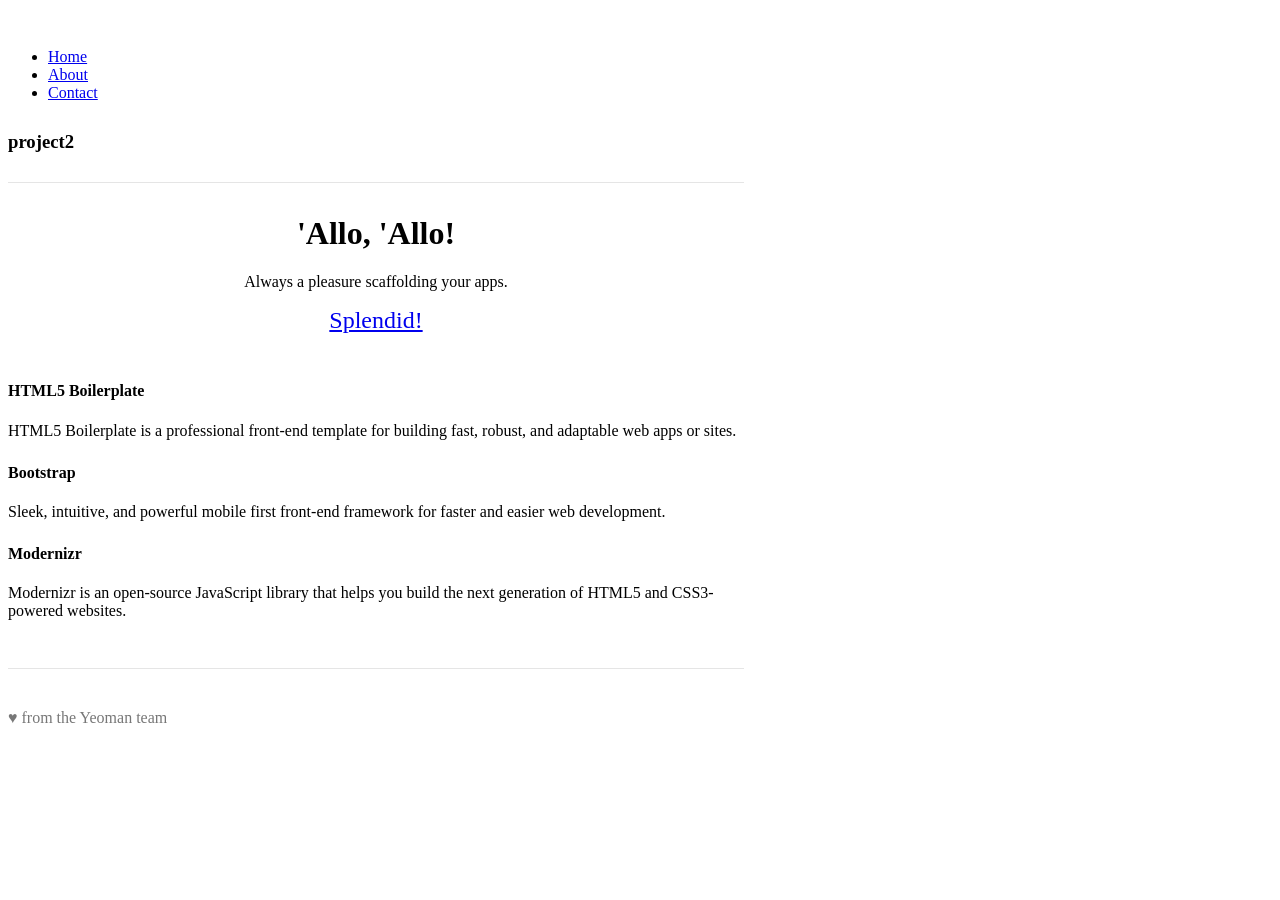
==== app/index.html @ 0ce138de "First Commit" ====
<!doctype html>
<html class="no-js" lang="">
  <head>
    <meta charset="utf-8">
    <meta name="description" content="">
    <meta name="viewport" content="width=device-width, initial-scale=1, shrink-to-fit=no">
    <title>project2</title>

    <link rel="apple-touch-icon" href="apple-touch-icon.png">
    <!-- Place favicon.ico in the root directory -->

    <!-- build:css styles/vendor.css -->
    <!-- bower:css -->
    <link rel="stylesheet" href="/bower_components/bootstrap/dist/css/bootstrap.css" />
    <!-- endbower -->
    <!-- endbuild -->

    <!-- build:css styles/main.css -->
    <link rel="stylesheet" href="styles/main.css">
    <!-- endbuild -->
    
    <!-- build:js scripts/vendor/modernizr.js -->
    <script src="/bower_components/modernizr/modernizr.js"></script>
    <!-- endbuild -->
  </head>
  <body>
    <!--[if IE]>
      <p class="browserupgrade">You are using an <strong>outdated</strong> browser. Please <a href="http://browsehappy.com/">upgrade your browser</a> to improve your experience.</p>
    <![endif]-->
    
    <div class="container">
      <div class="header">
        <ul class="nav nav-pills float-right">
          <li class="nav-item">
            <a class="nav-link active" href="#">Home</a>
          </li>
          <li>
            <a class="nav-link" href="#">About</a>
          </li>
          <li>
            <a class="nav-link" href="#">Contact</a>
          </li>
        </ul>
        <h3 class="text-muted">project2</h3>
      </div>

      <div class="jumbotron">
        <h1 class="display-3">'Allo, 'Allo!</h1>
        <p class="lead" id="addPixi">Always a pleasure scaffolding your apps.</p>
        <p><a class="btn btn-lg btn-success" href="#">Splendid!</a></p>
      </div>

      <div class="row marketing">
        <div class="col-lg-6">
          <h4>HTML5 Boilerplate</h4>
          <p>HTML5 Boilerplate is a professional front-end template for building fast, robust, and adaptable web apps or sites.</p>

          <h4>Bootstrap</h4>
          <p>Sleek, intuitive, and powerful mobile first front-end framework for faster and easier web development.</p>

          <h4>Modernizr</h4>
          <p>Modernizr is an open-source JavaScript library that helps you build the next generation of HTML5 and CSS3-powered websites.</p>
        </div>
      </div>

      <div class="footer">
        <p>♥ from the Yeoman team</p>
      </div>
    </div>
    
    <!-- Google Analytics: change UA-XXXXX-X to be your site's ID. -->
    <script>
      (function(b,o,i,l,e,r){b.GoogleAnalyticsObject=l;b[l]||(b[l]=
      function(){(b[l].q=b[l].q||[]).push(arguments)});b[l].l=+new Date;
      e=o.createElement(i);r=o.getElementsByTagName(i)[0];
      e.src='https://www.google-analytics.com/analytics.js';
      r.parentNode.insertBefore(e,r)}(window,document,'script','ga'));
      ga('create','UA-XXXXX-X');ga('send','pageview');
    </script>

    <!-- build:js scripts/vendor.js -->
    <!-- bower:js -->
    <script src="/bower_components/jquery/dist/jquery.js"></script>
    <script src="/bower_components/tether/dist/js/tether.js"></script>
    <script src="/bower_components/modernizr/modernizr.js"></script>
    <script src="/bower_components/pixi.js/dist/pixi.min.js"></script>
    <!-- endbower -->
    <!-- endbuild -->
    
    <!-- build:js scripts/plugins.js -->
    <script src="/bower_components/bootstrap/js/dist/util.js"></script>
    <script src="/bower_components/bootstrap/js/dist/alert.js"></script>
    <script src="/bower_components/bootstrap/js/dist/button.js"></script>
    <script src="/bower_components/bootstrap/js/dist/carousel.js"></script>
    <script src="/bower_components/bootstrap/js/dist/collapse.js"></script>
    <script src="/bower_components/bootstrap/js/dist/dropdown.js"></script>
    <script src="/bower_components/bootstrap/js/dist/modal.js"></script>
    <script src="/bower_components/bootstrap/js/dist/scrollspy.js"></script>
    <script src="/bower_components/bootstrap/js/dist/tab.js"></script>
    <script src="/bower_components/bootstrap/js/dist/tooltip.js"></script>
    <script src="/bower_components/bootstrap/js/dist/popover.js"></script>
    <!-- endbuild -->
    
    <!-- build:js scripts/main.js -->
    <script src="scripts/main.js"></script>
    <!-- endbuild -->
  </body>
</html>
---- app/styles/main.css ----
.browserupgrade {
  margin: 0.2em 0;
  background: #ccc;
  color: #000;
  padding: 0.2em 0;
}

/* Space out content a bit */
body {
  padding-top: 1.5rem;
  padding-bottom: 1.5rem;
}

/* Everything but the jumbotron gets side spacing for mobile first views */
.header,
.marketing,
.footer {
  padding-right: 1rem;
  padding-left: 1rem;
}

/* Custom page header */
.header {
  padding-bottom: 1rem;
  border-bottom: .05rem solid #e5e5e5;
}

/* Make the masthead heading the same height as the navigation */
.header h3 {
  margin-top: 0;
  margin-bottom: 0;
  line-height: 3rem;
}

/* Custom page footer */
.footer {
  padding-top: 1.5rem;
  color: #777;
  border-top: .05rem solid #e5e5e5;
}

/* Customize container */
@media (min-width: 48em) {
  .container {
    max-width: 46rem;
  }
}
.container-narrow > hr {
  margin: 2rem 0;
}

/* Main marketing message and sign up button */
.jumbotron {
  text-align: center;
  border-bottom: .05rem solid #e5e5e5;
}
.jumbotron .btn {
  padding: .75rem 1.5rem;
  font-size: 1.5rem;
}

/* Supporting marketing content */
.marketing {
  margin: 3rem 0;
}
.marketing p + h4 {
  margin-top: 1.5rem;
}

/* Responsive: Portrait tablets and up */
@media screen and (min-width: 48em) {
  /* Remove the padding we set earlier */
  .header,
  .marketing,
  .footer {
    padding-right: 0;
    padding-left: 0;
  }
  /* Space out the masthead */
  .header {
    margin-bottom: 2rem;
  }
  /* Remove the bottom border on the jumbotron for visual effect */
  .jumbotron {
    border-bottom: 0;
  }
}
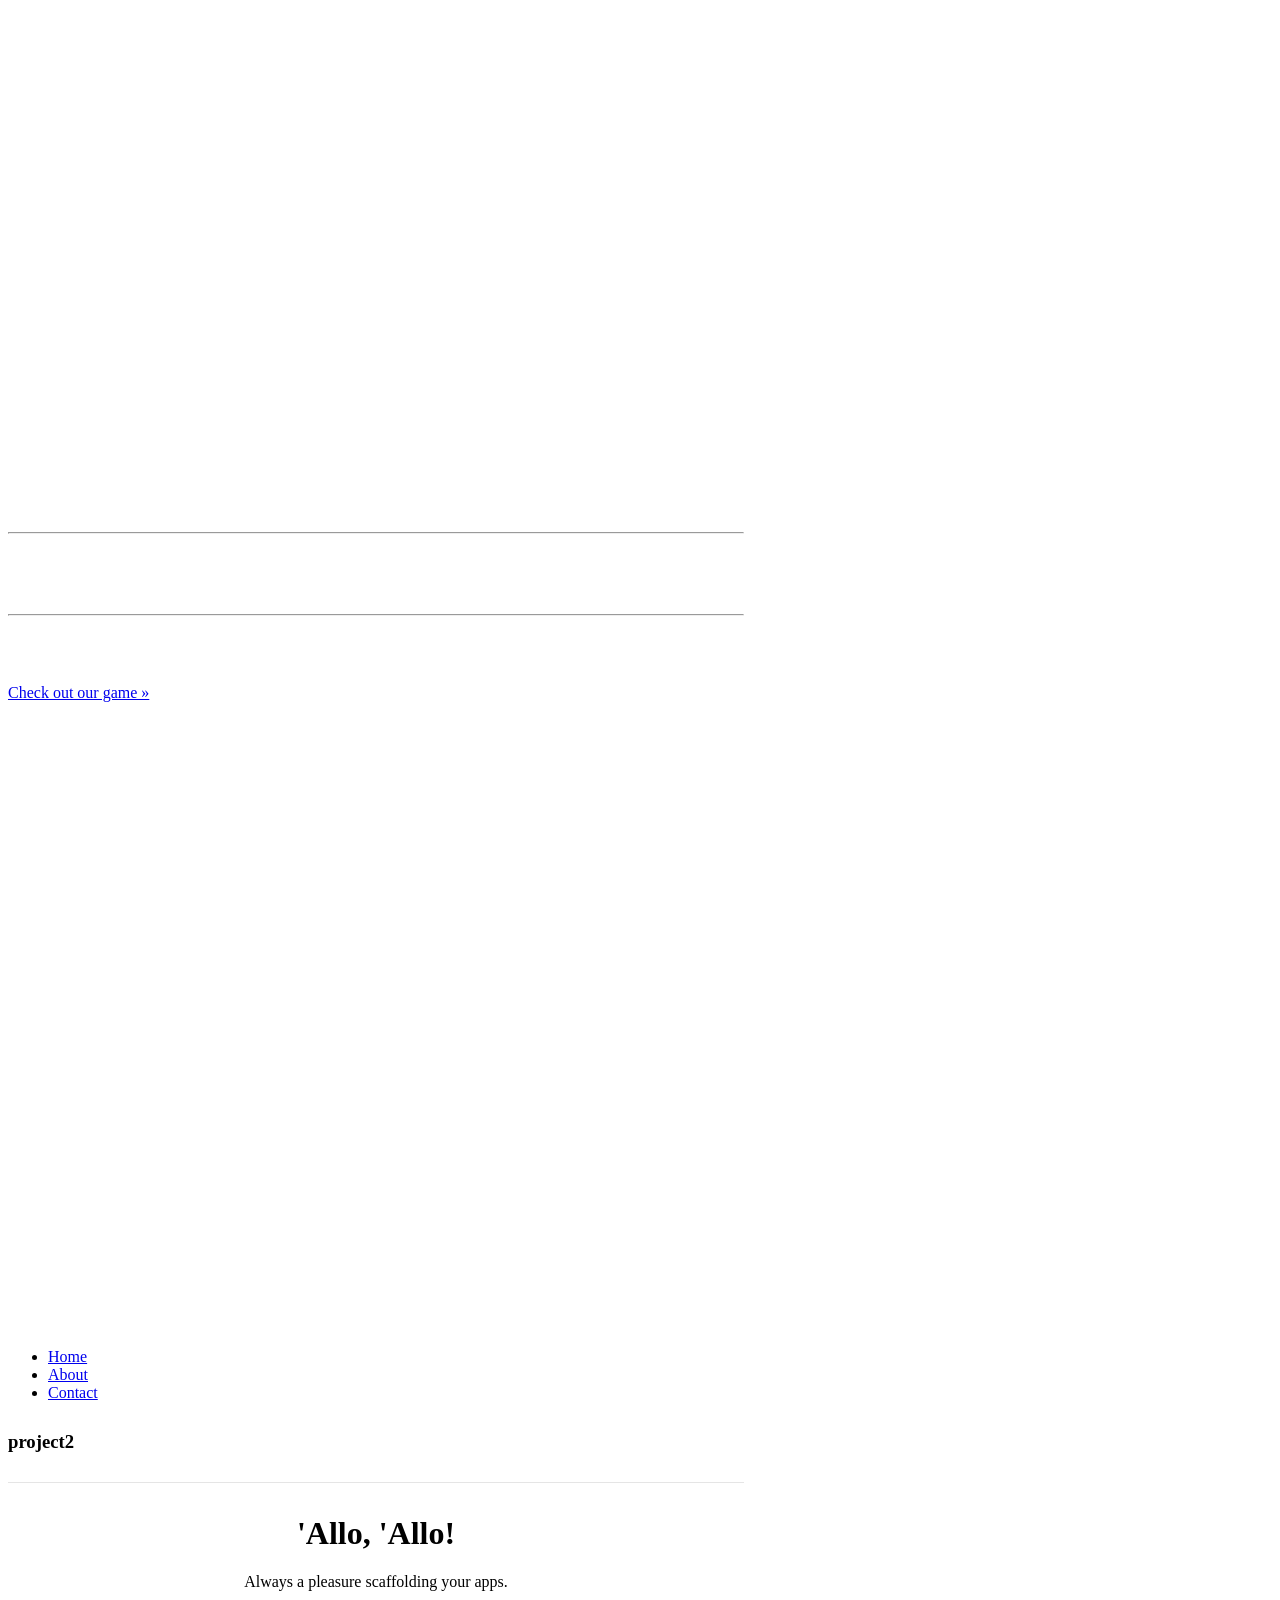
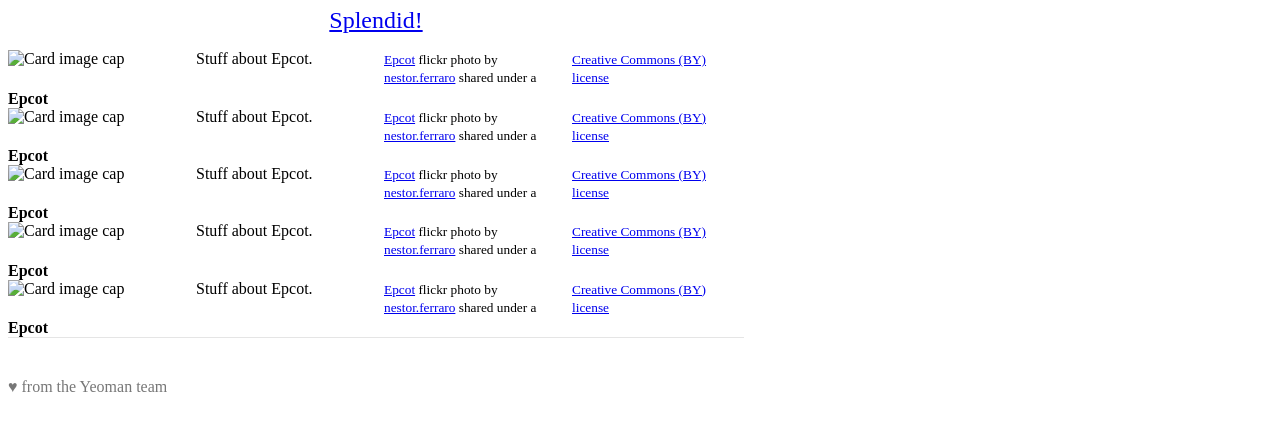
==== commit c8ebfc95: "UPdated lib and content" ====
--- a/app/index.html
+++ b/app/index.html
@@ -12,6 +12,10 @@
     <!-- build:css styles/vendor.css -->
     <!-- bower:css -->
     <link rel="stylesheet" href="/bower_components/bootstrap/dist/css/bootstrap.css" />
+    <link rel="stylesheet" href="/bower_components/animate.css/animate.css" />
+    <link rel="stylesheet" href="/bower_components/slick-carousel/slick/slick.css" />
+    <link rel="stylesheet" href="/bower_components/hover/css/hover.css" />
+    <link rel="stylesheet" href="/bower_components/fullpage.js/dist/jquery.fullpage.css" />
     <!-- endbower -->
     <!-- endbuild -->
 
@@ -27,7 +31,23 @@
     <!--[if IE]>
       <p class="browserupgrade">You are using an <strong>outdated</strong> browser. Please <a href="http://browsehappy.com/">upgrade your browser</a> to improve your experience.</p>
     <![endif]-->
-    
+    <div id="fireworks"></div>
+    <header class="big-header">
+    <div class="container">
+    <div class="row">
+    <div class="col-lg-12 text-center">
+    <div id="low-header">
+    <hr>
+    <h1 class="tagline animated bounceInDown">Disney</h1>
+    <hr>
+    <p>"Magic Kingdom" flickr photo by sapienssolutions https://flickr.com/photos/leonardodasilva/5539592271 shared under a Creative Commons (BY) license</p>
+    <a class="btn btn-success btn-md" href="#">Check out our game »</a>
+    </div>
+    </div>
+    </div>
+    </div>
+    </header>
+
     <div class="container">
       <div class="header">
         <ul class="nav nav-pills float-right">
@@ -35,10 +55,10 @@
             <a class="nav-link active" href="#">Home</a>
           </li>
           <li>
-            <a class="nav-link" href="#">About</a>
+            <a class="nav-link" href="main.html">About</a>
           </li>
           <li>
-            <a class="nav-link" href="#">Contact</a>
+            <a class="nav-link" href="game.html">Contact</a>
           </li>
         </ul>
         <h3 class="text-muted">project2</h3>
@@ -50,18 +70,66 @@
         <p><a class="btn btn-lg btn-success" href="#">Splendid!</a></p>
       </div>
 
-      <div class="row marketing">
-        <div class="col-lg-6">
-          <h4>HTML5 Boilerplate</h4>
-          <p>HTML5 Boilerplate is a professional front-end template for building fast, robust, and adaptable web apps or sites.</p>
+      <div class="card-columns">
+<div class="card">
+<img class="card-img-top img-fluid" src="images/epcot.jpg" alt="Card image cap">
+<div class="card-block">
+<h4 class="card-title">Epcot</h4>
+<p class="card-text">Stuff about Epcot.</p>
+<p class="card-text"><small class="text-muted"><a title="Epcot" href="https://flickr.com/photos/nestorferraro/12554897664">Epcot</a> flickr photo by <a href="https://flickr.com/people/nestorferraro">nestor.ferraro</a> shared under a <a href="https://creativecommons.org/licenses/by/2.0/">Creative Commons (BY) license</a> </small></small></p>
+</div>
+</div>
 
-          <h4>Bootstrap</h4>
-          <p>Sleek, intuitive, and powerful mobile first front-end framework for faster and easier web development.</p>
+</div>
 
-          <h4>Modernizr</h4>
-          <p>Modernizr is an open-source JavaScript library that helps you build the next generation of HTML5 and CSS3-powered websites.</p>
-        </div>
-      </div>
+<div class="card-columns">
+<div class="card">
+<img class="card-img-top img-fluid" src="images/epcot.jpg" alt="Card image cap">
+<div class="card-block">
+<h4 class="card-title">Epcot</h4>
+<p class="card-text">Stuff about Epcot.</p>
+<p class="card-text"><small class="text-muted"><a title="Epcot" href="https://flickr.com/photos/nestorferraro/12554897664">Epcot</a> flickr photo by <a href="https://flickr.com/people/nestorferraro">nestor.ferraro</a> shared under a <a href="https://creativecommons.org/licenses/by/2.0/">Creative Commons (BY) license</a> </small></small></p>
+</div>
+</div>
+
+</div>
+
+<div class="card-columns">
+<div class="card">
+<img class="card-img-top img-fluid" src="images/epcot.jpg" alt="Card image cap">
+<div class="card-block">
+<h4 class="card-title">Epcot</h4>
+<p class="card-text">Stuff about Epcot.</p>
+<p class="card-text"><small class="text-muted"><a title="Epcot" href="https://flickr.com/photos/nestorferraro/12554897664">Epcot</a> flickr photo by <a href="https://flickr.com/people/nestorferraro">nestor.ferraro</a> shared under a <a href="https://creativecommons.org/licenses/by/2.0/">Creative Commons (BY) license</a> </small></small></p>
+</div>
+</div>
+
+</div>
+
+
+<div class="card-columns">
+<div class="card">
+<img class="card-img-top img-fluid" src="images/epcot.jpg" alt="Card image cap">
+<div class="card-block">
+<h4 class="card-title">Epcot</h4>
+<p class="card-text">Stuff about Epcot.</p>
+<p class="card-text"><small class="text-muted"><a title="Epcot" href="https://flickr.com/photos/nestorferraro/12554897664">Epcot</a> flickr photo by <a href="https://flickr.com/people/nestorferraro">nestor.ferraro</a> shared under a <a href="https://creativecommons.org/licenses/by/2.0/">Creative Commons (BY) license</a> </small></small></p>
+</div>
+</div>
+
+</div>
+
+<div class="card-columns">
+<div class="card">
+<img class="card-img-top img-fluid" src="images/epcot.jpg" alt="Card image cap">
+<div class="card-block">
+<h4 class="card-title">Epcot</h4>
+<p class="card-text">Stuff about Epcot.</p>
+<p class="card-text"><small class="text-muted"><a title="Epcot" href="https://flickr.com/photos/nestorferraro/12554897664">Epcot</a> flickr photo by <a href="https://flickr.com/people/nestorferraro">nestor.ferraro</a> shared under a <a href="https://creativecommons.org/licenses/by/2.0/">Creative Commons (BY) license</a> </small></small></p>
+</div>
+</div>
+
+</div>
 
       <div class="footer">
         <p>♥ from the Yeoman team</p>
@@ -84,6 +152,10 @@
     <script src="/bower_components/tether/dist/js/tether.js"></script>
     <script src="/bower_components/modernizr/modernizr.js"></script>
     <script src="/bower_components/pixi.js/dist/pixi.min.js"></script>
+    <script src="/bower_components/slick-carousel/slick/slick.js"></script>
+    <script src="/bower_components/pixi-particles/dist/pixi-particles.min.js"></script>
+    <script src="/bower_components/jsanimatedmodal/animatedModal.js"></script>
+    <script src="/bower_components/fullpage.js/dist/jquery.fullpage.js"></script>
     <!-- endbower -->
     <!-- endbuild -->
     
--- a/app/styles/main.css
+++ b/app/styles/main.css
@@ -1,9 +1,4 @@
-.browserupgrade {
-  margin: 0.2em 0;
-  background: #ccc;
-  color: #000;
-  padding: 0.2em 0;
-}
+
 
 /* Space out content a bit */
 body {
@@ -85,3 +80,90 @@
     border-bottom: 0;
   }
 }
+
+
+.popup {
+  background-color:#fff;
+  border:1px solid #999;
+  text-align:center;
+  top:-100px;
+  width:300px;
+  left: 50%;
+  margin-left: -150px;
+  position: absolute;
+  z-index: 999!important;
+}
+
+.big-header {
+height: 800px;
+background: url('https://c1.staticflickr.com/6/5133/5539592271_1244190583_b.jpg') center center no-repeat scroll;
+-webkit-background-size: cover;
+-moz-background-size: cover;
+background-size: cover;
+-o-background-size: cover;
+color: white;
+}
+
+#low-header {
+margin-top: 500px;
+display: block;
+position: relative;
+}
+
+#fireworks {
+position: absolute;
+top: 0;
+left: 0;
+}
+
+@media (min-width: 34em) {
+.card-columns {
+-webkit-column-count: 2;
+-moz-column-count: 2;
+column-count: 2;
+}
+}
+
+@media (min-width: 48em) {
+.card-columns {
+-webkit-column-count: 3;
+-moz-column-count: 3;
+column-count: 3;
+}
+}
+
+@media (min-width: 62em) {
+.card-columns {
+-webkit-column-count: 4;
+-moz-column-count: 4;
+column-count: 4;
+}
+}
+
+.slider {
+
+    width: 80%;
+    margin: 40px 0 0 10%;
+
+}
+
+
+.animated-modal {
+    animation-duration: 0.5s;
+    background-color: rgb(57, 190, 185);
+    height: 100%;
+    left: 0;
+    opacity: 0;
+    overflow-y: auto;
+    position: fixed;
+    top: 0;
+    visibility: hidden;
+    width: 100%;
+    z-index: -10;
+}
+
+.animated-modal-on {
+    opacity: 1;
+    visibility: visible;
+    z-index: 10;
+}
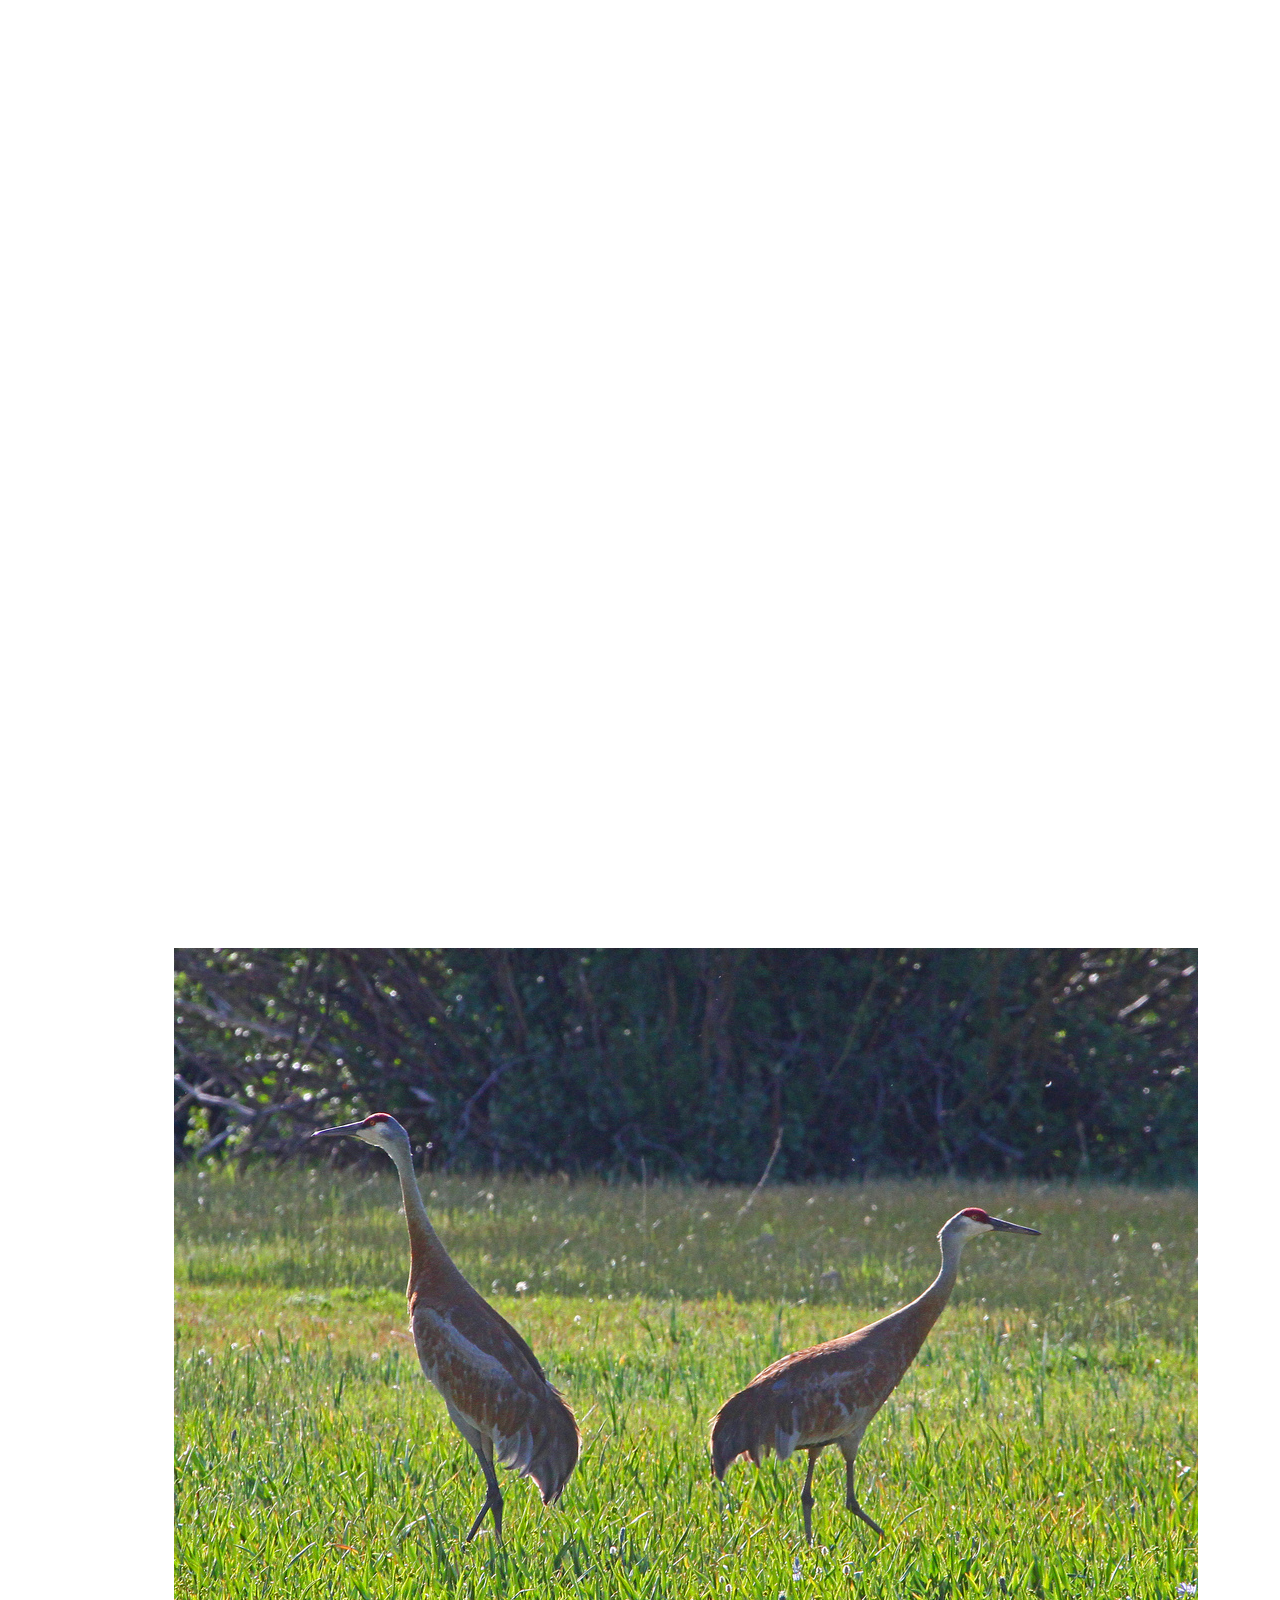
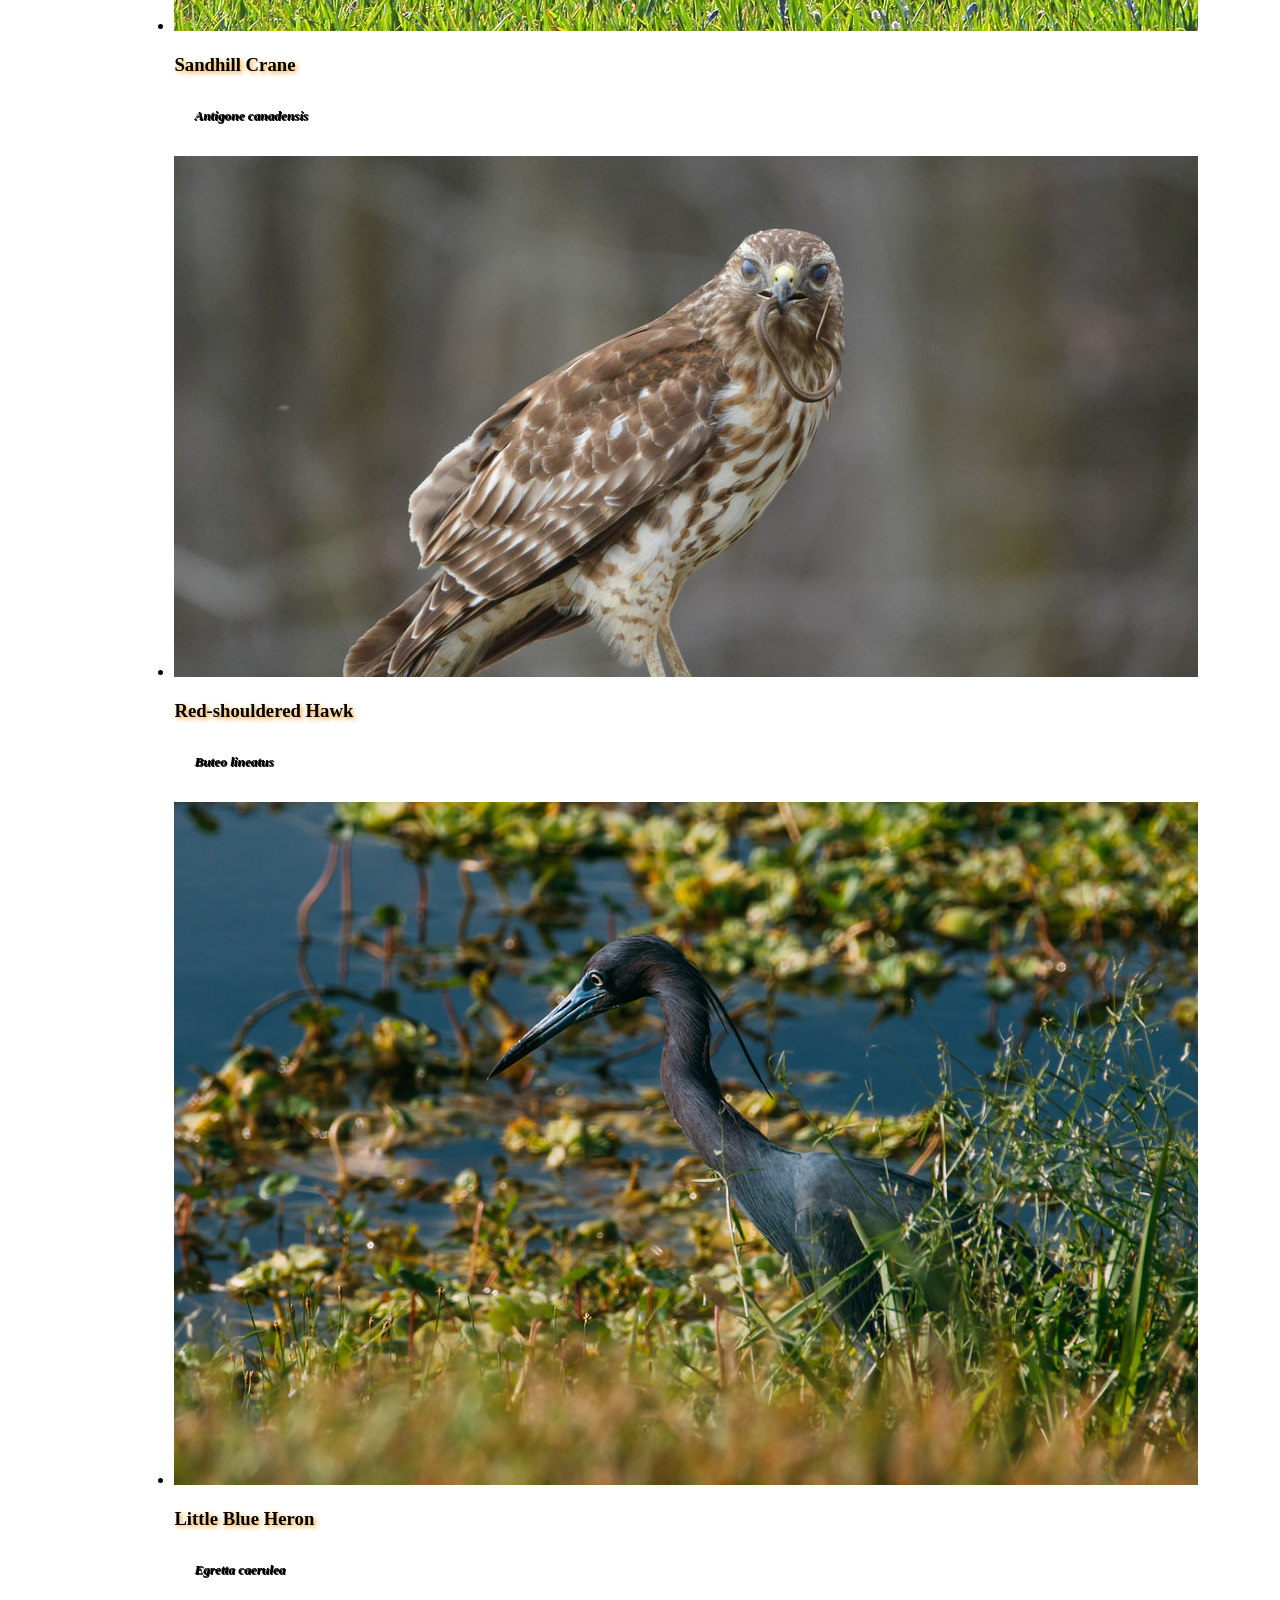
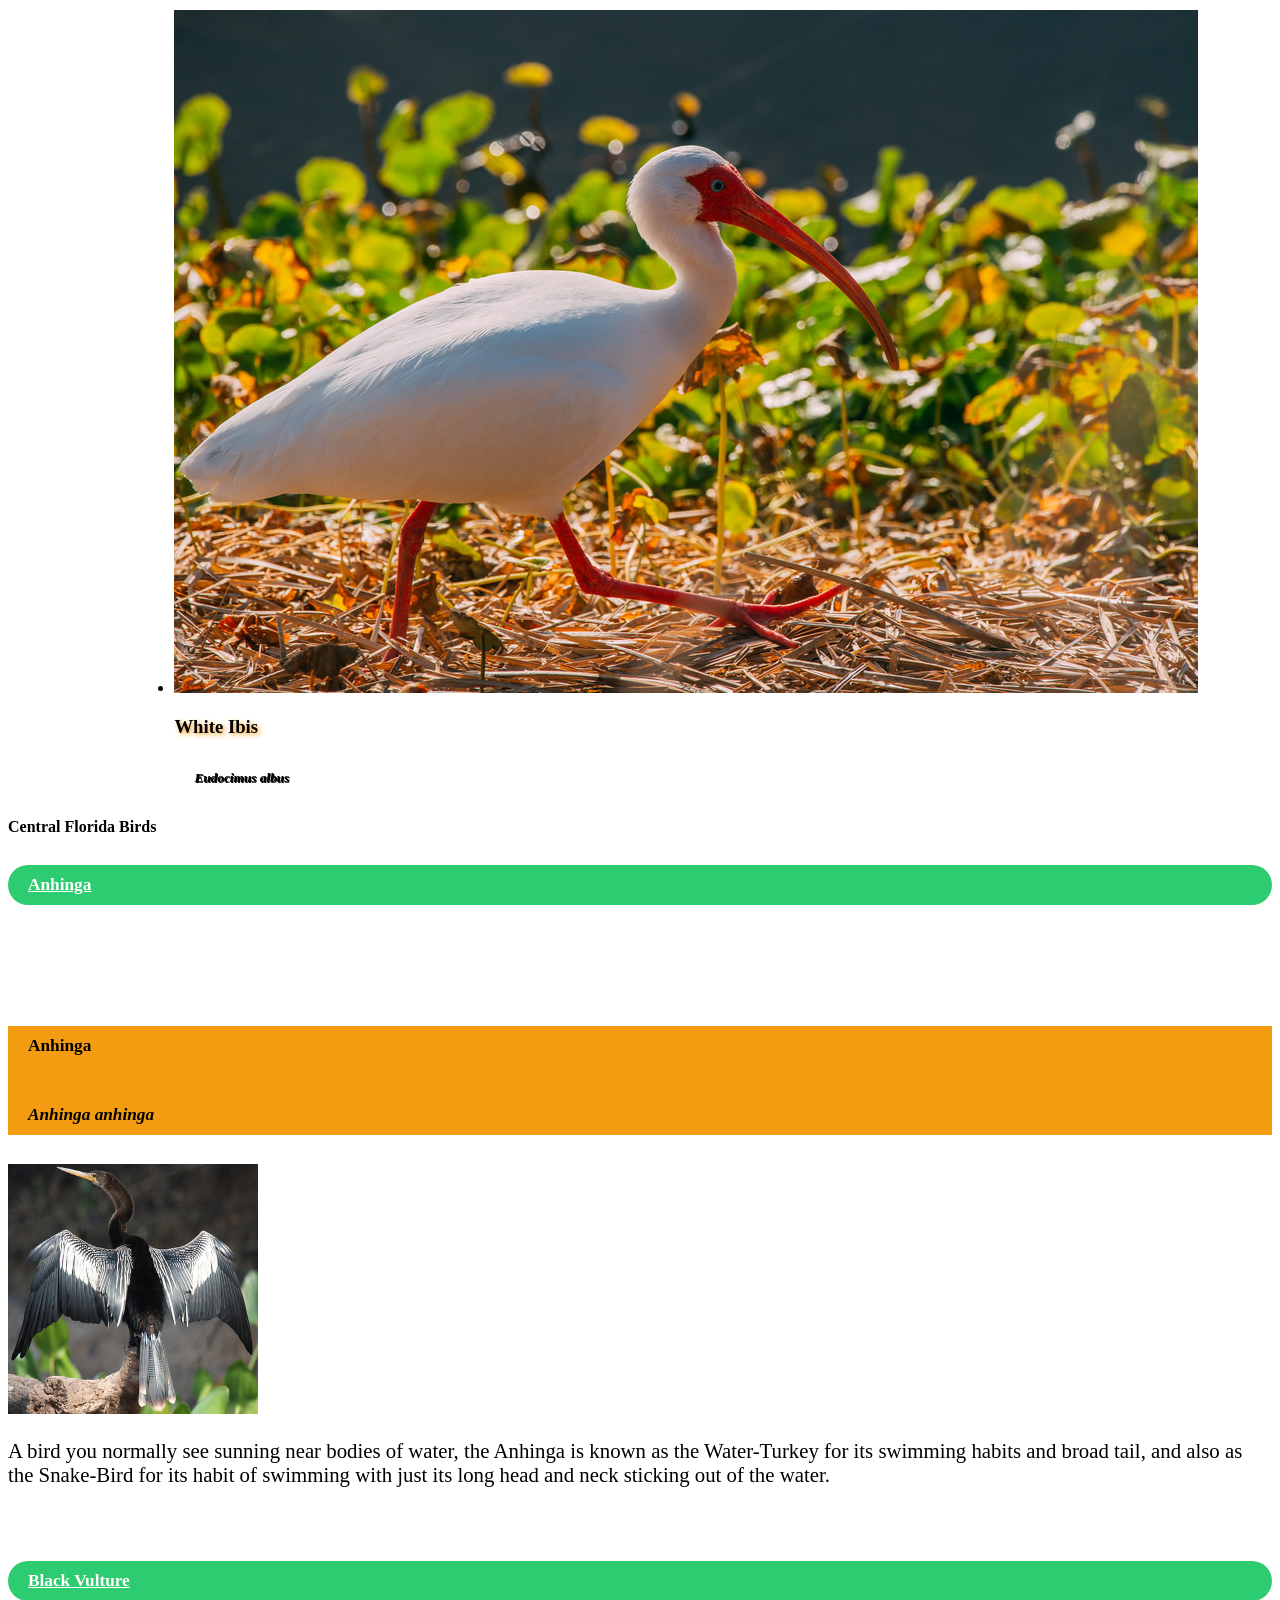
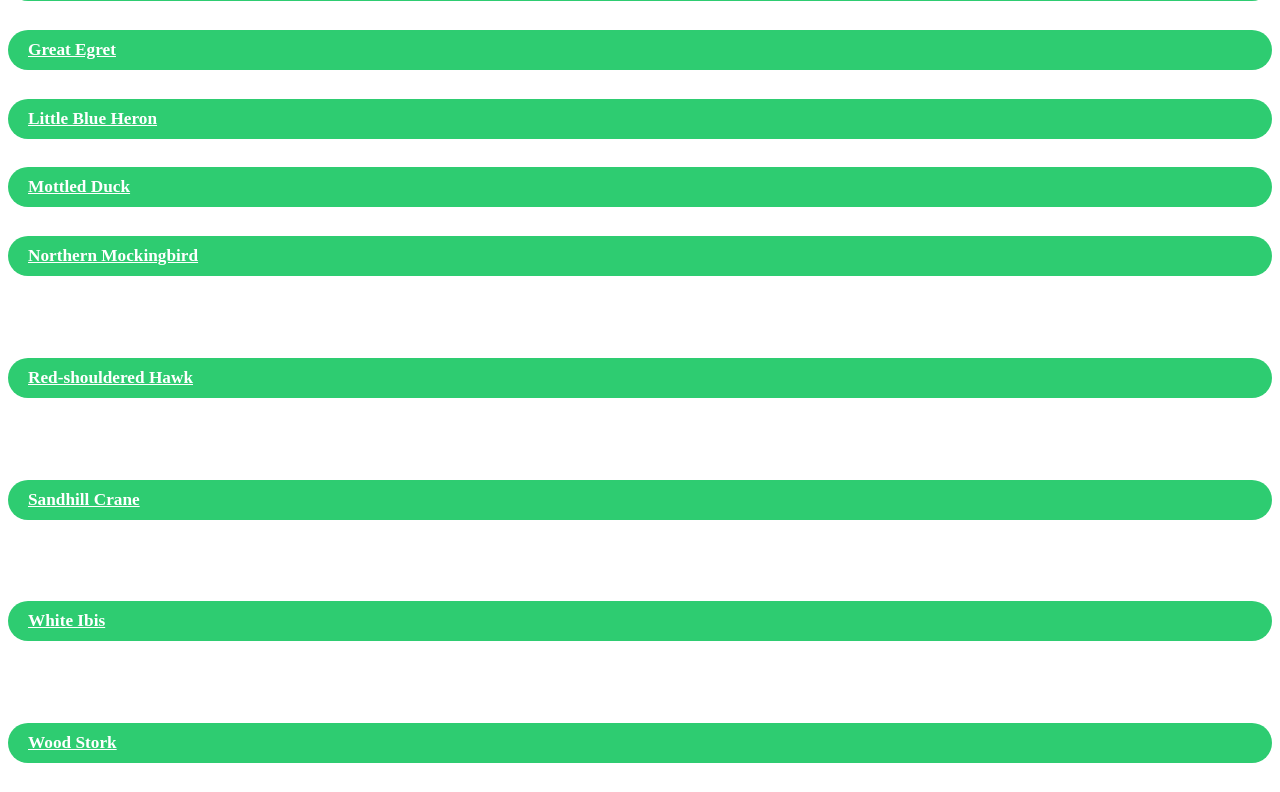
==== commit d5157c10: "Almost final ver" ====
--- a/app/index.html
+++ b/app/index.html
@@ -1,180 +1,218 @@
 <!doctype html>
 <html class="no-js" lang="">
-  <head>
-    <meta charset="utf-8">
-    <meta name="description" content="">
-    <meta name="viewport" content="width=device-width, initial-scale=1, shrink-to-fit=no">
-    <title>project2</title>
-
-    <link rel="apple-touch-icon" href="apple-touch-icon.png">
-    <!-- Place favicon.ico in the root directory -->
-
-    <!-- build:css styles/vendor.css -->
-    <!-- bower:css -->
-    <link rel="stylesheet" href="/bower_components/bootstrap/dist/css/bootstrap.css" />
-    <link rel="stylesheet" href="/bower_components/animate.css/animate.css" />
-    <link rel="stylesheet" href="/bower_components/slick-carousel/slick/slick.css" />
-    <link rel="stylesheet" href="/bower_components/hover/css/hover.css" />
-    <link rel="stylesheet" href="/bower_components/fullpage.js/dist/jquery.fullpage.css" />
-    <!-- endbower -->
-    <!-- endbuild -->
-
-    <!-- build:css styles/main.css -->
-    <link rel="stylesheet" href="styles/main.css">
-    <!-- endbuild -->
-    
-    <!-- build:js scripts/vendor/modernizr.js -->
-    <script src="/bower_components/modernizr/modernizr.js"></script>
-    <!-- endbuild -->
-  </head>
-  <body>
-    <!--[if IE]>
+
+<head>
+  <meta charset="utf-8">
+  <meta name="description" content="">
+  <meta name="viewport" content="width=device-width, initial-scale=1, shrink-to-fit=no">
+  <title>project2</title>
+
+  <link rel="apple-touch-icon" href="apple-touch-icon.png">
+  <!-- Place favicon.ico in the root directory -->
+
+  <!-- build:css styles/vendor.css -->
+  <!-- bower:css -->
+  <link rel="stylesheet" href="/bower_components/animate.css/animate.css" />
+  <link rel="stylesheet" href="/bower_components/slick-carousel/slick/slick.css" />
+  <link rel="stylesheet" href="/bower_components/hover/css/hover.css" />
+  <link rel="stylesheet" href="/bower_components/fullpage.js/dist/jquery.fullpage.css" />
+  <link rel="stylesheet" href="/bower_components/materialize/bin/materialize.css" />
+  <link rel="stylesheet" href="/bower_components/normalize-css/normalize.css" />
+  <link rel="stylesheet" href="/bower_components/pagePiling.js/jquery.pagepiling.css" />
+  <link rel="stylesheet" href="/bower_components/components-font-awesome/css/font-awesome.css" />
+  <!-- endbower -->
+  <!-- endbuild -->
+
+  <!-- build:css styles/style.css -->
+  <link rel="stylesheet" href="styles/style.css">
+  <!-- endbuild -->
+
+  <!-- build:js scripts/vendor/modernizr.js -->
+  <script src="/bower_components/modernizr/modernizr.js"></script>
+  <!-- endbuild -->
+</head>
+
+<body>
+  <!--[if IE]>
       <p class="browserupgrade">You are using an <strong>outdated</strong> browser. Please <a href="http://browsehappy.com/">upgrade your browser</a> to improve your experience.</p>
     <![endif]-->
-    <div id="fireworks"></div>
-    <header class="big-header">
-    <div class="container">
+
+<div id="pagepiling">
+
+    <div id="section0" class="section">
+  
+  <div class="menu">
+
+  <img  id="start" src="images/fakebird.png" />
+  <h3 id="intext" class="center">Learn about central Florida birds!</h3>
+  </div>
+  
+
+ <svg id="feather" xmlns="http://www.w3.org/2000/svg" width="512" height="512" viewBox="0 0 792 792">
+  <path d="M585.598 84.73c1.3-33.714-3.062-60.498-3.064-60.443 0-.003-1.88-7.296-1.31-22.718-17.606-2.105-35.733 23.334-35.708 23.178.007-.04-5.92-6.31-2.467-24.748-16.095 5.68-36.58 30.275-36.558 30.168-.01.036-16.107 24.552-22.262 50.876-38.96 62.31-99.634 174.945-99.383 173.153-.026.203-4.715 30.455.548 94.727-17.33-10.66-11.832-45.86-11.806-46.076-.118.89-28.485 75.862-32.756 96.37-4.99 26.655-71.744 142.843-71.284 138.468-.045.43 1.306 49.495 16.208 111.264-29.382-20.346-27.717-79.72-27.678-80.104-.07.722-17.615 50.27-9.633 57.083 7.965 7.012 18.69 60.09 27.28 70.44 1.093 4.432-26.683 80.61-57.79 84.568-31.266 5.153 8.934 11.545 15.006 11.033 3.038.033 20.617-15.56 37.905-36.732 17.21-20.284 34.133-46.138 34.136-46.05.082-.183 71.826 14.717 110.85-20.043 38.495-30.533 90.875-168.878 91.218-171.048-.025.153-39.915 11.316-56.83 13.25 16.798-6.362 66.718-49.27 66.845-50.043.072-.44 11.813-58.21 39.667-152.043 28.078-95.043 27.735-211.845 28.864-244.53zm-218.04 527.65c-20.194 33.926-55.775 57.98-62.243 61.61-.287.245-.54.447-.734.546-.642.333-.32.12.735-.545 6.34-4.646 35.03-49.587 47.524-69.606 6.52-9.048 45.618-112.005 87.89-245.582 41.507-128.31 86.18-287.24 86.255-286.692-6.36 50.28-43.172 195.353-78.273 311.512-35.588 119.506-69.454 210.085-81.155 228.757z" fill="#FFF"/>
+</svg>
+
+</div>
+
+
+
+    <div id="section1" class="section">
+      <div class="slider">
+        <ul class="slides">
+          <li>
+            <img src="images/sandhills.jpg">
+            <!-- random image -->
+            <div class="caption center-align ">
+              <h3 class="slidern">Sandhill Crane</h3>
+              <h5 class="light grey-text text-lighten-3 snames">Antigone canadensis </h5>
+            </div>
+          </li>
+          <li>
+            <img src="images/hawk.jpg">
+            <!-- random image -->
+            <div class="caption right-align">
+              <h3 class="slidern">Red-shouldered Hawk</h3>
+              <h5 class="light grey-text text-lighten-3 snames">Buteo lineatus </h5>              
+            </div>
+          </li>
+          <li>
+            <img src="images/heron.jpg">
+            <!-- random image -->
+            <div class="caption left-align">
+              <h3 class="slidern">Little Blue Heron</h3>
+              <h5 class="light grey-text text-lighten-3 snames">Egretta caerulea </h5>
+            </div>
+          </li>
+          <li>
+            <img src="images/ibis.jpg">
+            <!-- random image -->
+            <div class="caption right-align">
+              <h3 class="slidern">White Ibis</h3>
+              <h5 class="light grey-text text-lighten-3 snames">Eudocimus albus  </h5>      
+            </div>
+          </li>
+        </ul>
+      </div>
+
+    </div>
+
+    <div id="section2" class="section">
     <div class="row">
-    <div class="col-lg-12 text-center">
-    <div id="low-header">
-    <hr>
-    <h1 class="tagline animated bounceInDown">Disney</h1>
-    <hr>
-    <p>"Magic Kingdom" flickr photo by sapienssolutions https://flickr.com/photos/leonardodasilva/5539592271 shared under a Creative Commons (BY) license</p>
-    <a class="btn btn-success btn-md" href="#">Check out our game »</a>
+    <div class="col s4"></div>
+    <div class="col s8">
+    <h4>Central Florida Birds</h4>
     </div>
     </div>
-    </div>
-    </div>
-    </header>
-
-    <div class="container">
-      <div class="header">
-        <ul class="nav nav-pills float-right">
-          <li class="nav-item">
-            <a class="nav-link active" href="#">Home</a>
-          </li>
-          <li>
-            <a class="nav-link" href="main.html">About</a>
-          </li>
-          <li>
-            <a class="nav-link" href="game.html">Contact</a>
-          </li>
-        </ul>
-        <h3 class="text-muted">project2</h3>
-      </div>
-
-      <div class="jumbotron">
-        <h1 class="display-3">'Allo, 'Allo!</h1>
-        <p class="lead" id="addPixi">Always a pleasure scaffolding your apps.</p>
-        <p><a class="btn btn-lg btn-success" href="#">Splendid!</a></p>
-      </div>
-
-      <div class="card-columns">
-<div class="card">
-<img class="card-img-top img-fluid" src="images/epcot.jpg" alt="Card image cap">
-<div class="card-block">
-<h4 class="card-title">Epcot</h4>
-<p class="card-text">Stuff about Epcot.</p>
-<p class="card-text"><small class="text-muted"><a title="Epcot" href="https://flickr.com/photos/nestorferraro/12554897664">Epcot</a> flickr photo by <a href="https://flickr.com/people/nestorferraro">nestor.ferraro</a> shared under a <a href="https://creativecommons.org/licenses/by/2.0/">Creative Commons (BY) license</a> </small></small></p>
-</div>
-</div>
-
-</div>
-
-<div class="card-columns">
-<div class="card">
-<img class="card-img-top img-fluid" src="images/epcot.jpg" alt="Card image cap">
-<div class="card-block">
-<h4 class="card-title">Epcot</h4>
-<p class="card-text">Stuff about Epcot.</p>
-<p class="card-text"><small class="text-muted"><a title="Epcot" href="https://flickr.com/photos/nestorferraro/12554897664">Epcot</a> flickr photo by <a href="https://flickr.com/people/nestorferraro">nestor.ferraro</a> shared under a <a href="https://creativecommons.org/licenses/by/2.0/">Creative Commons (BY) license</a> </small></small></p>
-</div>
-</div>
-
-</div>
-
-<div class="card-columns">
-<div class="card">
-<img class="card-img-top img-fluid" src="images/epcot.jpg" alt="Card image cap">
-<div class="card-block">
-<h4 class="card-title">Epcot</h4>
-<p class="card-text">Stuff about Epcot.</p>
-<p class="card-text"><small class="text-muted"><a title="Epcot" href="https://flickr.com/photos/nestorferraro/12554897664">Epcot</a> flickr photo by <a href="https://flickr.com/people/nestorferraro">nestor.ferraro</a> shared under a <a href="https://creativecommons.org/licenses/by/2.0/">Creative Commons (BY) license</a> </small></small></p>
-</div>
-</div>
-
-</div>
-
-
-<div class="card-columns">
-<div class="card">
-<img class="card-img-top img-fluid" src="images/epcot.jpg" alt="Card image cap">
-<div class="card-block">
-<h4 class="card-title">Epcot</h4>
-<p class="card-text">Stuff about Epcot.</p>
-<p class="card-text"><small class="text-muted"><a title="Epcot" href="https://flickr.com/photos/nestorferraro/12554897664">Epcot</a> flickr photo by <a href="https://flickr.com/people/nestorferraro">nestor.ferraro</a> shared under a <a href="https://creativecommons.org/licenses/by/2.0/">Creative Commons (BY) license</a> </small></small></p>
-</div>
-</div>
-
-</div>
-
-<div class="card-columns">
-<div class="card">
-<img class="card-img-top img-fluid" src="images/epcot.jpg" alt="Card image cap">
-<div class="card-block">
-<h4 class="card-title">Epcot</h4>
-<p class="card-text">Stuff about Epcot.</p>
-<p class="card-text"><small class="text-muted"><a title="Epcot" href="https://flickr.com/photos/nestorferraro/12554897664">Epcot</a> flickr photo by <a href="https://flickr.com/people/nestorferraro">nestor.ferraro</a> shared under a <a href="https://creativecommons.org/licenses/by/2.0/">Creative Commons (BY) license</a> </small></small></p>
-</div>
-</div>
-
-</div>
-
-      <div class="footer">
-        <p>♥ from the Yeoman team</p>
-      </div>
-    </div>
-    
-    <!-- Google Analytics: change UA-XXXXX-X to be your site's ID. -->
-    <script>
-      (function(b,o,i,l,e,r){b.GoogleAnalyticsObject=l;b[l]||(b[l]=
-      function(){(b[l].q=b[l].q||[]).push(arguments)});b[l].l=+new Date;
-      e=o.createElement(i);r=o.getElementsByTagName(i)[0];
-      e.src='https://www.google-analytics.com/analytics.js';
-      r.parentNode.insertBefore(e,r)}(window,document,'script','ga'));
-      ga('create','UA-XXXXX-X');ga('send','pageview');
-    </script>
-
-    <!-- build:js scripts/vendor.js -->
-    <!-- bower:js -->
-    <script src="/bower_components/jquery/dist/jquery.js"></script>
-    <script src="/bower_components/tether/dist/js/tether.js"></script>
-    <script src="/bower_components/modernizr/modernizr.js"></script>
-    <script src="/bower_components/pixi.js/dist/pixi.min.js"></script>
-    <script src="/bower_components/slick-carousel/slick/slick.js"></script>
-    <script src="/bower_components/pixi-particles/dist/pixi-particles.min.js"></script>
-    <script src="/bower_components/jsanimatedmodal/animatedModal.js"></script>
-    <script src="/bower_components/fullpage.js/dist/jquery.fullpage.js"></script>
-    <!-- endbower -->
-    <!-- endbuild -->
-    
-    <!-- build:js scripts/plugins.js -->
-    <script src="/bower_components/bootstrap/js/dist/util.js"></script>
-    <script src="/bower_components/bootstrap/js/dist/alert.js"></script>
-    <script src="/bower_components/bootstrap/js/dist/button.js"></script>
-    <script src="/bower_components/bootstrap/js/dist/carousel.js"></script>
-    <script src="/bower_components/bootstrap/js/dist/collapse.js"></script>
-    <script src="/bower_components/bootstrap/js/dist/dropdown.js"></script>
-    <script src="/bower_components/bootstrap/js/dist/modal.js"></script>
-    <script src="/bower_components/bootstrap/js/dist/scrollspy.js"></script>
-    <script src="/bower_components/bootstrap/js/dist/tab.js"></script>
-    <script src="/bower_components/bootstrap/js/dist/tooltip.js"></script>
-    <script src="/bower_components/bootstrap/js/dist/popover.js"></script>
-    <!-- endbuild -->
-    
-    <!-- build:js scripts/main.js -->
-    <script src="scripts/main.js"></script>
-    <!-- endbuild -->
-  </body>
+    <div class="row infom">
+      <div class="col s3"></div>
+      <div class="col s3">
+      <h5 class="hvr-radial-in"> <a id="demo01" href="#animatedModal">Anhinga</a></h5>
+
+              <!--DEMO01-->
+        <div id="animatedModal">
+            <!--THIS IS IMPORTANT! to close the modal, the class name has to match the name given on the ID -->
+            <div  id="btn-close-modal" class="close-animatedModal"> 
+            <i class="fa fa-times fa-3x hvr-icon-grow-rotate" aria-hidden="true"></i>
+
+            </div>
+                
+            <div class="modal-content">
+                <div class="row infop">
+
+
+                  <div class="row">
+                <div class="col s12 center-align exit">
+                    <h5>
+                  Anhinga
+                  </h5>
+                  <h5>
+                  <span class="sname"> Anhinga anhinga </span>
+                  </h5>
+                  </div>
+               </div>
+
+                  <div class="col s3"> </div>
+                  <div class="col s9 m9 l3">
+                  <img src="images/anhinga.jpg" width="250" height="250">
+                  </div>
+                  <div class="col s6 offset-s3 offset-m3 m6 l3  bdes hvr-bubble-left">
+                  <p>A bird you normally see sunning near bodies of water, the Anhinga is known as the Water-Turkey for its swimming habits and broad tail, and also as the Snake-Bird for its habit of swimming with just its long head and neck sticking out of the water.</p>          
+                  </div>  
+                  <div class="col s3 m3 l0"></div>
+                  <div class="col s12 m12 l3"></div>
+                </div>
+
+            </div>
+        </div>
+
+        <br/>
+
+        <h5 class="hvr-radial-in"> <a id="demo02" href="#animatedModal2">Black Vulture </a></h5>
+        <h5 class="hvr-radial-in"> <a id="demo02" href="#animatedModal2">Great Egret</a></h5>
+        <h5 class="hvr-radial-in"> <a id="demo02" href="#animatedModal2">Little Blue Heron </a></h5>
+        <h5 class="hvr-radial-in"> <a id="demo02" href="#animatedModal2">Mottled Duck</a></h5>
+        
+        </div>
+
+              <div class="col s6">
+
+
+      <h5 class="hvr-radial-in"> <a id="demo02" href="#animatedModal2">Northern Mockingbird</a></h5>
+       <br/>
+      <h5 class="hvr-radial-in"> <a id="demo02" href="#animatedModal2">Red-shouldered Hawk</a></h5>
+       <br/>
+      <h5 class="hvr-radial-in"> <a id="demo02" href="#animatedModal2">Sandhill Crane</a></h5>
+       <br/>
+      <h5 class="hvr-radial-in"> <a id="demo02" href="#animatedModal2">White Ibis</a></h5>
+       <br/>
+      <h5 class="hvr-radial-in"> <a id="demo02" href="#animatedModal2">Wood Stork</a></h5>
+</div>
+
+</div>
+  </div>
+
+
+</div>
+
+  <!-- Google Analytics: change UA-XXXXX-X to be your site's ID. -->
+  <script>
+    (function(b, o, i, l, e, r) {
+      b.GoogleAnalyticsObject = l;
+      b[l] || (b[l] =
+        function() {
+          (b[l].q = b[l].q || []).push(arguments)
+        });
+      b[l].l = +new Date;
+      e = o.createElement(i);
+      r = o.getElementsByTagName(i)[0];
+      e.src = 'https://www.google-analytics.com/analytics.js';
+      r.parentNode.insertBefore(e, r)
+    }(window, document, 'script', 'ga'));
+    ga('create', 'UA-XXXXX-X');
+    ga('send', 'pageview');
+  </script>
+
+  <!-- build:js scripts/vendor.js -->
+  <!-- bower:js -->
+  <script src="/bower_components/modernizr/modernizr.js"></script>
+  <script src="/bower_components/pixi.js/dist/pixi.min.js"></script>
+  <script src="/bower_components/jquery/dist/jquery.js"></script>
+  <script src="/bower_components/slick-carousel/slick/slick.js"></script>
+  <script src="/bower_components/pixi-particles/dist/pixi-particles.min.js"></script>
+  <script src="/bower_components/jsanimatedmodal/animatedModal.js"></script>
+  <script src="/bower_components/fullpage.js/dist/jquery.fullpage.js"></script>
+  <script src="/bower_components/materialize/bin/materialize.js"></script>
+  <script src="/bower_components/pagePiling.js/jquery.pagepiling.min.js"></script>
+  <!-- endbower -->
+  <!-- endbuild -->
+
+  <!-- build:js scripts/plugins.js -->
+
+  <!-- endbuild -->
+
+  <!-- build:js scripts/p2.js -->
+  <script src="scripts/p2.js"></script>
+  <!-- endbuild -->
+</body>
+
 </html>
--- a/app/styles/style.css
+++ b/app/styles/style.css
@@ -0,0 +1,205 @@
+
+
+
+#fireworks {
+  position: absolute;
+  top: 0;
+  left: 0;
+}
+
+
+
+.slider {
+
+    width: 80%;
+    margin: 40px 0 0 10%;
+
+}
+
+
+.animated-modal {
+    animation-duration: 0.5s;
+    background-color: rgb(57, 190, 185);
+    height: 100%;
+    left: 0;
+    opacity: 0;
+    overflow-y: auto;
+    position: fixed;
+    top: 0;
+    visibility: hidden;
+    width: 100%;
+    z-index: -10;
+}
+
+.animated-modal-on {
+    opacity: 1;
+    visibility: visible;
+    z-index: 10;
+}
+
+  #section0,
+  #section1,
+  #section2,
+  #section3{
+    background-size: cover;
+    background-attachment: fixed;
+  }
+
+
+#btn-close-modal {
+  width:100%;
+  text-align: center;
+  cursor:pointer;
+  color:#fff;
+}
+
+#demo01{
+  color:#fff;
+  text-align: center;
+
+}
+
+
+
+#btn-close-modal2 {
+  width:100%;
+  text-align: center;
+  cursor:pointer;
+  color:#fff;
+}
+
+#demo02{
+  color:#fff;
+  text-align: center;
+
+}
+
+
+
+
+
+.menu {
+  width: 100vw;
+  height: 100vh;
+  
+  overflow: hidden;
+  
+  background-color: #ffffff;
+  
+  -webkit-clip-path: circle(0px at 50% 50%);
+  clip-path: circle(0px at 50% 50%);
+  
+  transition: 1s;
+}
+
+
+.menu-active {
+  -webkit-clip-path: circle(100% at center);
+  clip-path: circle(100% at center);
+}
+
+i {
+  position: absolute;
+  top: 7px;
+  left: 7px;
+  color: white;
+}
+
+#feather {
+  position: absolute;
+  top: 0;
+  right: 0;
+  left: 10%;
+  bottom: 80%;
+  margin: auto;
+  width: 150px;
+  animation: feather 5s ease-in-out 1;
+  animation-direction: alternate;
+  animation-fill-mode: forwards;
+  transform-origin: 0% 50%;
+}
+
+@keyframes feather {
+  0% {
+    transform: rotate(50deg) translate(0px, 50px);
+  }
+  25% {
+    transform: rotate(90deg) translate(50px, 100px);
+  }
+  50% {
+    transform: rotate(50deg) translate(100px, 50px);
+  }
+  75% {
+    transform: rotate(90deg) translate(150px, 100px);
+  }
+  100% {
+    transform: rotate(70deg) translate(175px, 75px);
+  }
+}
+
+#start{
+  margin: auto;
+  display: block;
+  padding-top:10%;
+}
+
+h5{
+  padding: 10px 20px; 
+  border-radius: 25px;
+}
+
+h4{
+}
+.hvr-radial-in {
+  background: #2ecc71;
+ 
+}
+
+.hvr-radial-in:before {
+  
+  background: #27ae60;
+}
+
+.infom{
+  background-color: #ffffff;
+      font-size: 1.3em;
+
+}
+
+.exit{
+    background-color: #f39c12;
+
+}
+.bdes{
+  background-color: #ffffff;
+       border-radius: 25px;
+}
+
+.sname{
+   font-style: italic;
+}
+.infop{
+  padding-top: 5%;
+}
+
+.names{
+   background-size: 100%;
+     background-color: #ffffff;
+
+}
+
+.slidern{
+ text-shadow: 2px 2px 5px #f39c12;
+
+}
+
+.snames{
+ text-shadow: 1px 1px black;
+font-style: italic;
+
+
+}
+
+.hvr-bubble-left:before {
+  border-color: transparent #ffffff transparent transparent;
+}
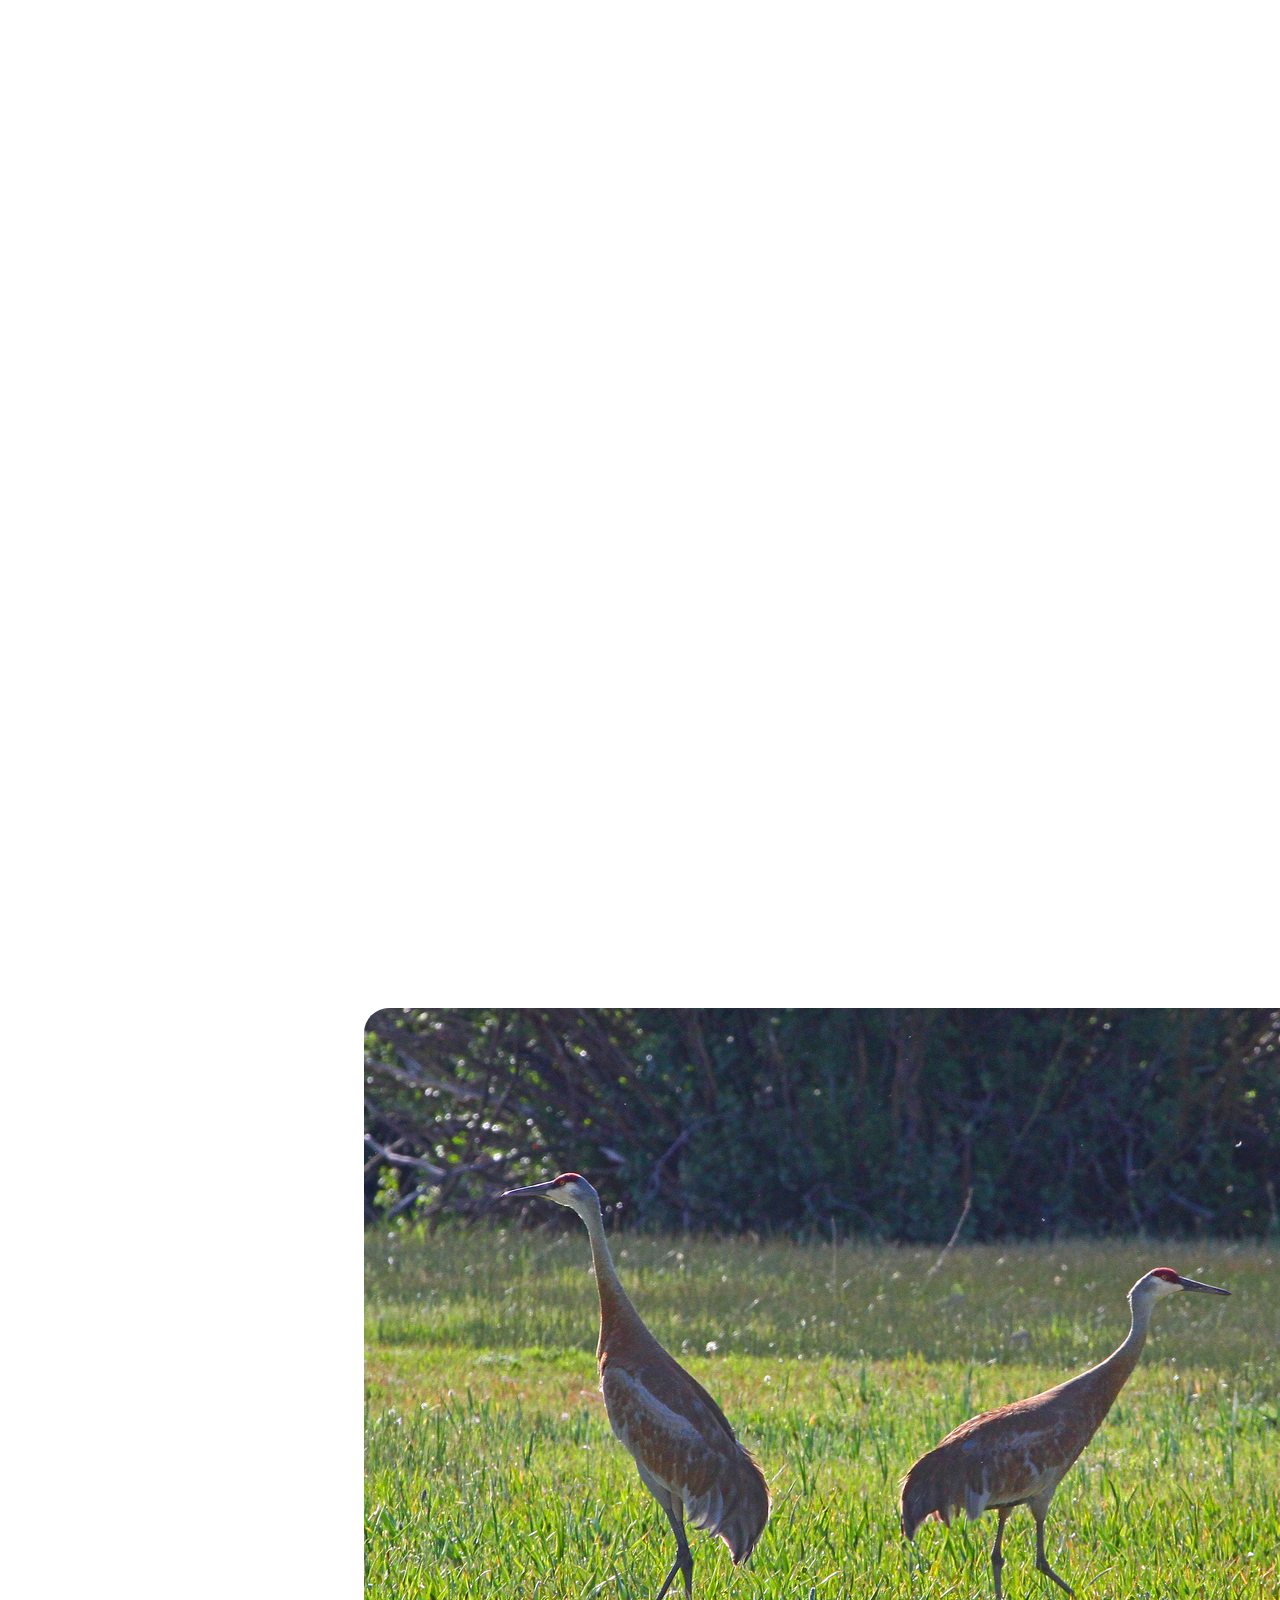
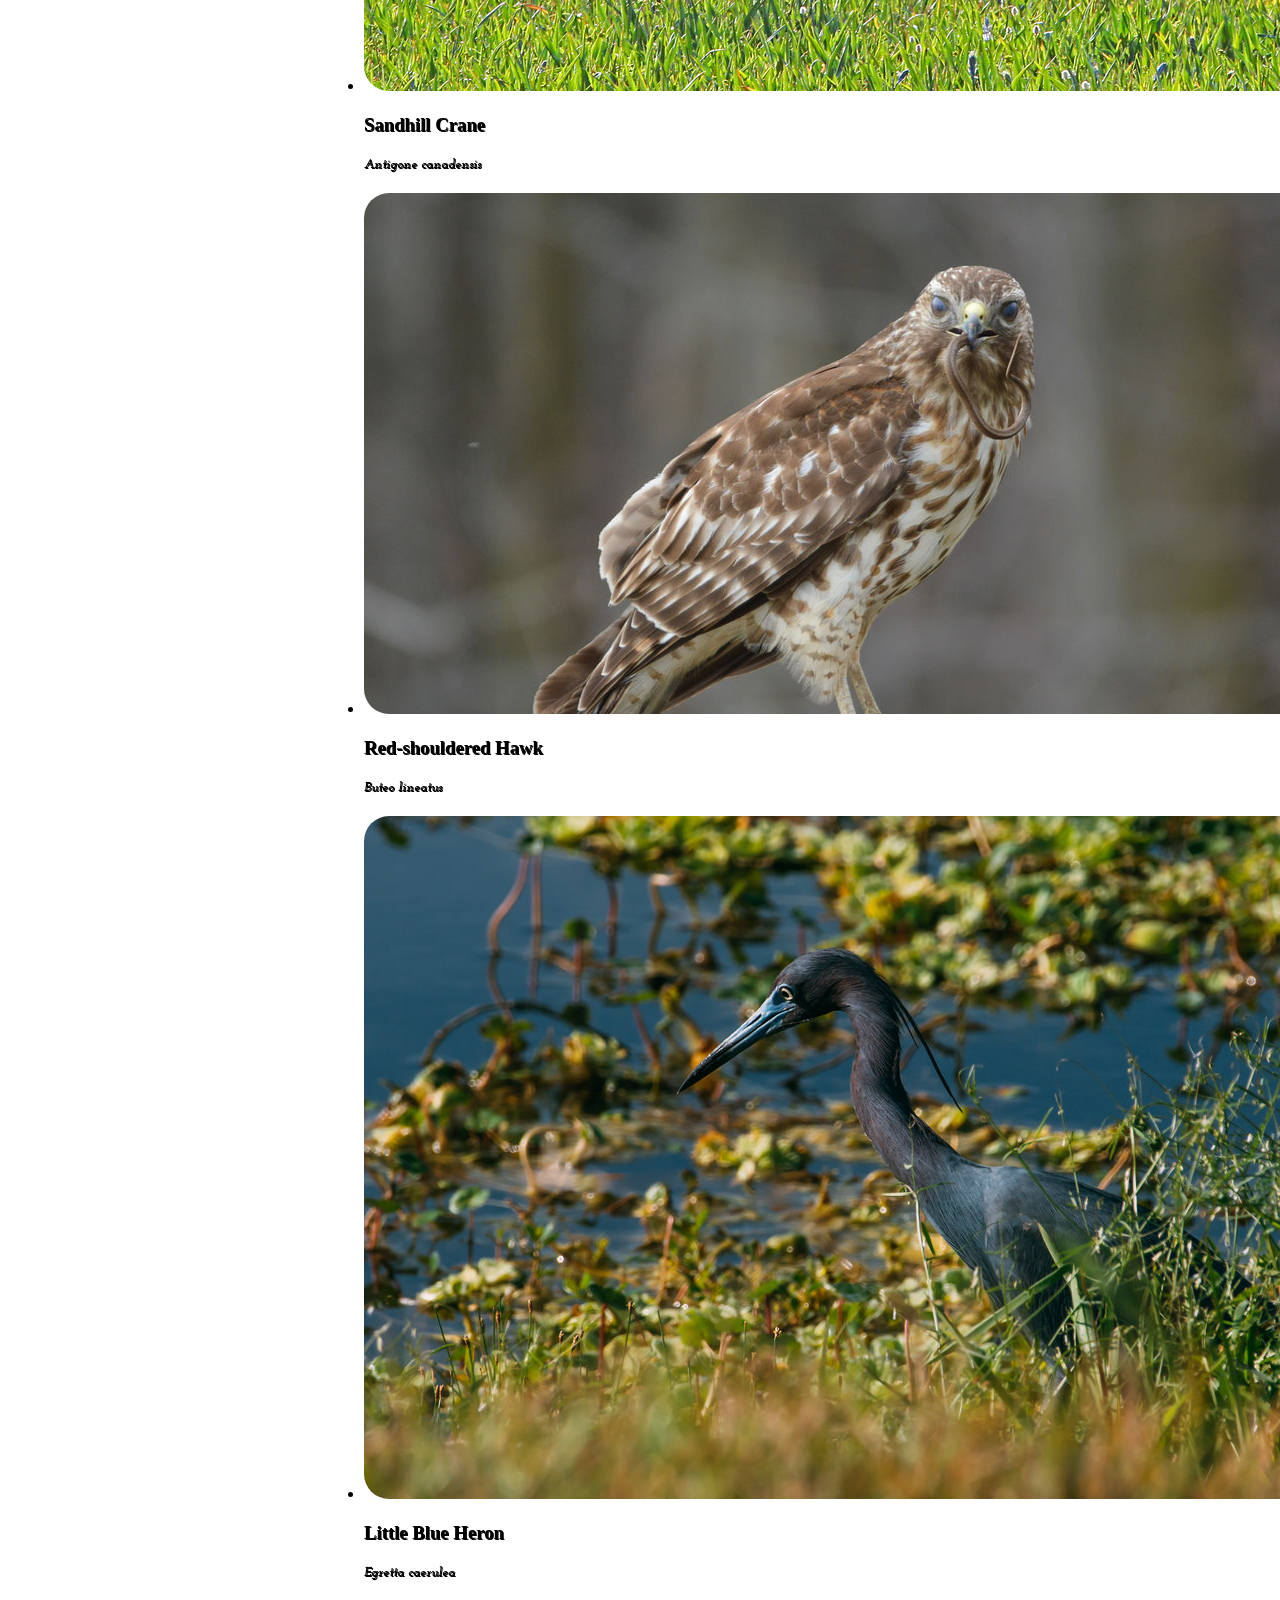
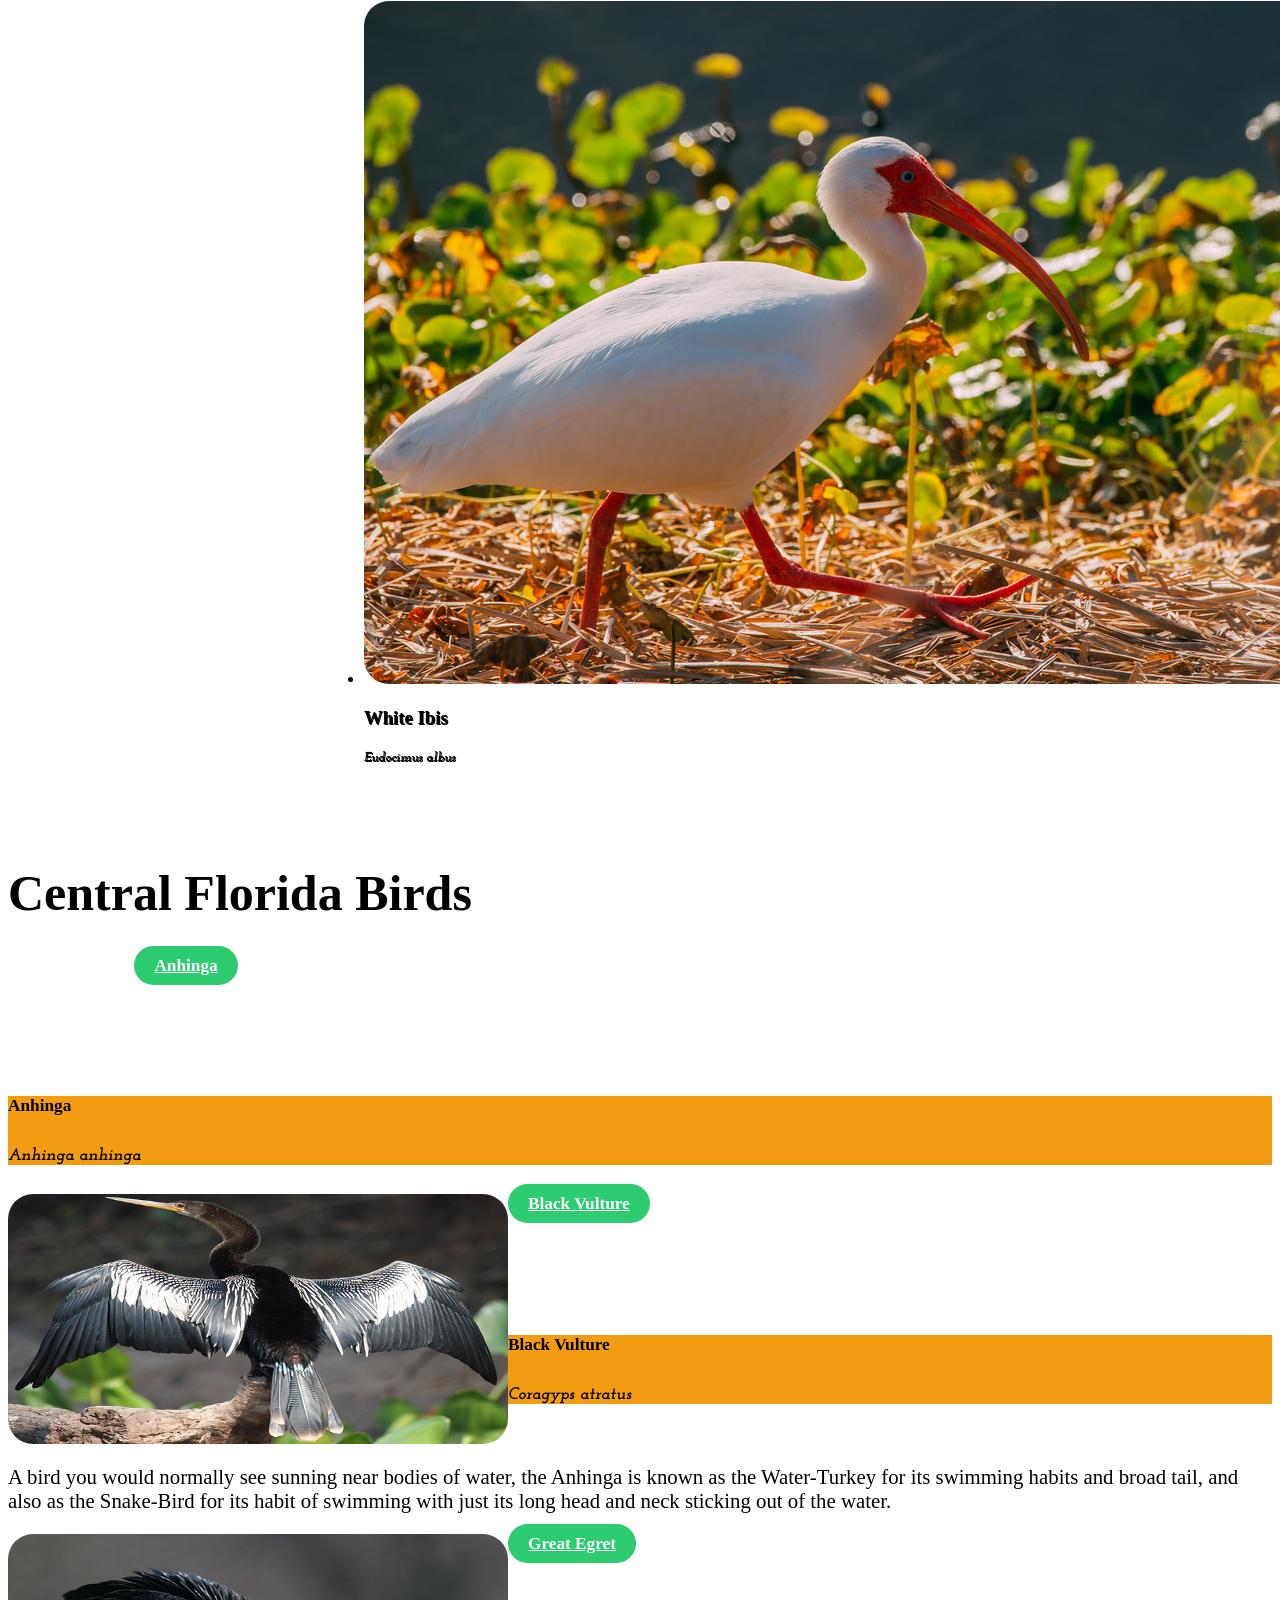
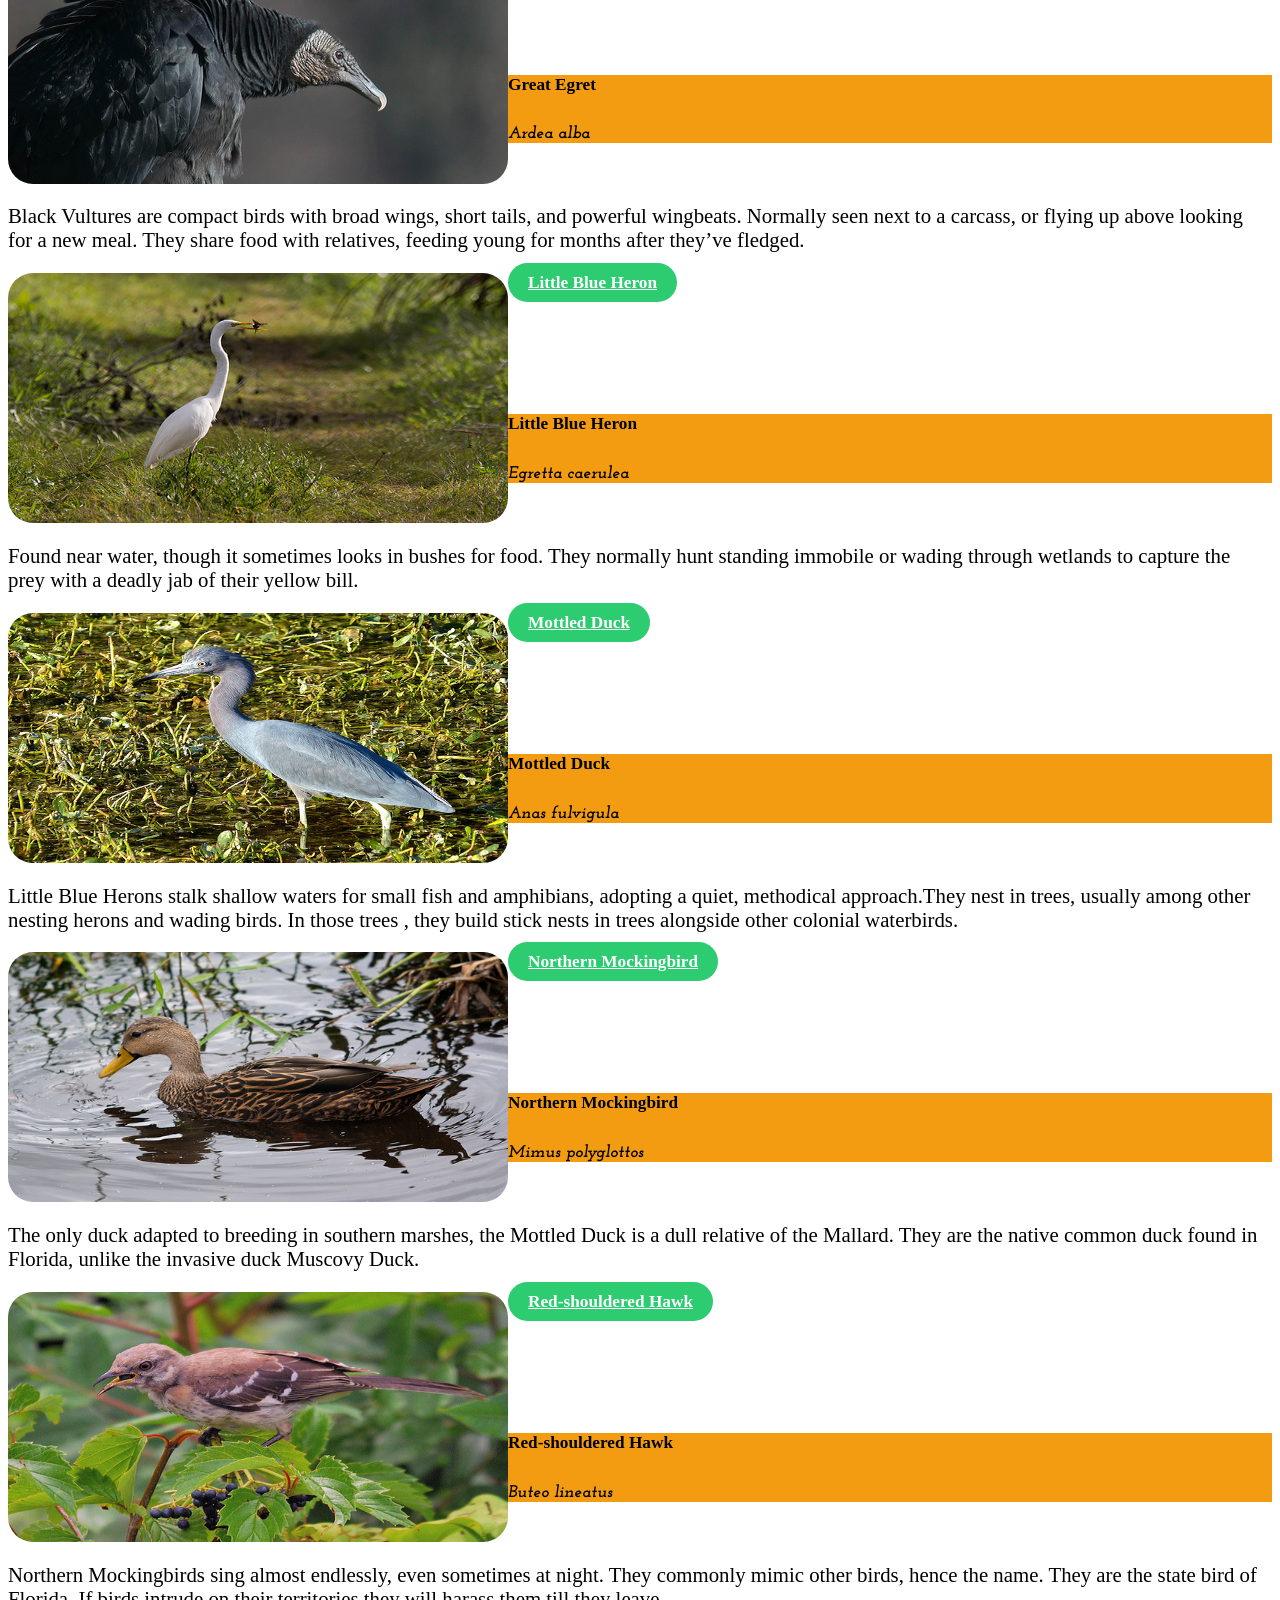
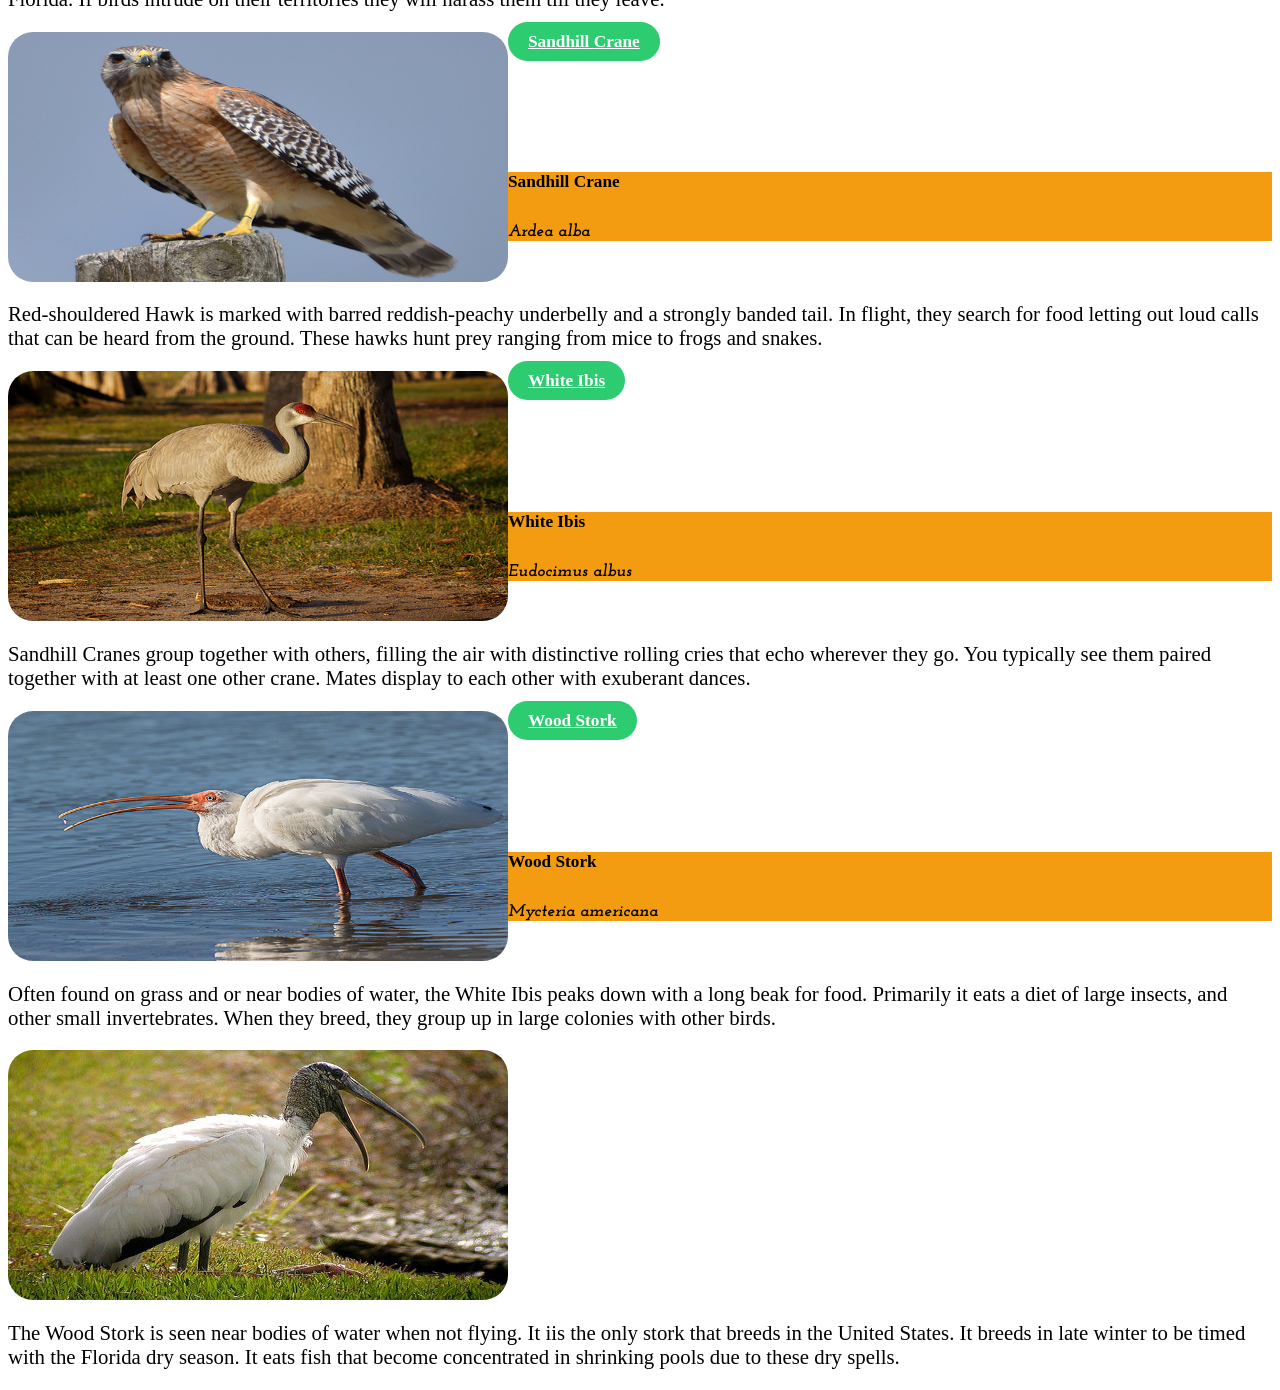
==== commit d7c19ebc: "Added the rest of the content. Various fixes and style changes" ====
--- a/app/index.html
+++ b/app/index.html
@@ -5,7 +5,7 @@
   <meta charset="utf-8">
   <meta name="description" content="">
   <meta name="viewport" content="width=device-width, initial-scale=1, shrink-to-fit=no">
-  <title>project2</title>
+  <title>Central Florida Birds</title>
 
   <link rel="apple-touch-icon" href="apple-touch-icon.png">
   <!-- Place favicon.ico in the root directory -->
@@ -44,7 +44,7 @@
   <div class="menu">
 
   <img  id="start" src="images/fakebird.png" />
-  <h3 id="intext" class="center">Learn about central Florida birds!</h3>
+  <h3 id="intext" class="center">Learn about the birds of Central Florida!</h3>
   </div>
   
 
@@ -100,19 +100,19 @@
     <div class="row">
     <div class="col s4"></div>
     <div class="col s8">
-    <h4>Central Florida Birds</h4>
+    <h1 id="bselect">Central Florida Birds</h1>
     </div>
     </div>
     <div class="row infom">
       <div class="col s3"></div>
       <div class="col s3">
-      <h5 class="hvr-radial-in"> <a id="demo01" href="#animatedModal">Anhinga</a></h5>
+      <h5 class="lpadder" > <a class="hvr-radial-in" id="demo01" href="#animatedModal">Anhinga</a></h5>
 
               <!--DEMO01-->
         <div id="animatedModal">
             <!--THIS IS IMPORTANT! to close the modal, the class name has to match the name given on the ID -->
             <div  id="btn-close-modal" class="close-animatedModal"> 
-            <i class="fa fa-times fa-3x hvr-icon-grow-rotate" aria-hidden="true"></i>
+            <i class="fa fa-times fa-2x hvr-icon-grow-rotate" aria-hidden="true"></i>
 
             </div>
                 
@@ -122,50 +122,445 @@
 
                   <div class="row">
                 <div class="col s12 center-align exit">
+                           <audio id="myAudio">
+                  <source src="anhinga.mp3" type="audio/mpeg">
+                  Your browser does not support the audio element.
+                </audio>
+
+                  <i class="fa fa-volume-up fa-2x sound hvr-bounce-in" aria-hidden="true" onclick="playAudio()"></i> 
                     <h5>
                   Anhinga
                   </h5>
                   <h5>
                   <span class="sname"> Anhinga anhinga </span>
                   </h5>
-                  </div>
-               </div>
-
-                  <div class="col s3"> </div>
-                  <div class="col s9 m9 l3">
-                  <img src="images/anhinga.jpg" width="250" height="250">
-                  </div>
-                  <div class="col s6 offset-s3 offset-m3 m6 l3  bdes hvr-bubble-left">
-                  <p>A bird you normally see sunning near bodies of water, the Anhinga is known as the Water-Turkey for its swimming habits and broad tail, and also as the Snake-Bird for its habit of swimming with just its long head and neck sticking out of the water.</p>          
-                  </div>  
-                  <div class="col s3 m3 l0"></div>
-                  <div class="col s12 m12 l3"></div>
-                </div>
-
-            </div>
-        </div>
-
-        <br/>
-
-        <h5 class="hvr-radial-in"> <a id="demo02" href="#animatedModal2">Black Vulture </a></h5>
-        <h5 class="hvr-radial-in"> <a id="demo02" href="#animatedModal2">Great Egret</a></h5>
-        <h5 class="hvr-radial-in"> <a id="demo02" href="#animatedModal2">Little Blue Heron </a></h5>
-        <h5 class="hvr-radial-in"> <a id="demo02" href="#animatedModal2">Mottled Duck</a></h5>
-        
-        </div>
-
-              <div class="col s6">
-
-
-      <h5 class="hvr-radial-in"> <a id="demo02" href="#animatedModal2">Northern Mockingbird</a></h5>
-       <br/>
-      <h5 class="hvr-radial-in"> <a id="demo02" href="#animatedModal2">Red-shouldered Hawk</a></h5>
-       <br/>
-      <h5 class="hvr-radial-in"> <a id="demo02" href="#animatedModal2">Sandhill Crane</a></h5>
-       <br/>
-      <h5 class="hvr-radial-in"> <a id="demo02" href="#animatedModal2">White Ibis</a></h5>
-       <br/>
-      <h5 class="hvr-radial-in"> <a id="demo02" href="#animatedModal2">Wood Stork</a></h5>
+
+                  </div>
+               </div>
+
+                  <div class="col s3"> </div>
+                  <div class="col s9 m9 l3">
+                  <img  class="bpic responsive-img"  src="images/anhinga.jpg" width="500" height="250">
+                  </div>
+                  <div class="col l3  bdes hvr-bubble-left hvr-forward hvr-forward">  
+                  <p>A bird you would normally see sunning near bodies of water, the Anhinga is known as the Water-Turkey for its swimming habits and broad tail, and also as the Snake-Bird for its habit of swimming with just its long head and neck sticking out of the water.
+                  </p> 
+                  </div>  
+                  <div class="col s3 m3 l0"></div>
+                  <div class="col s12 m12 l3"></div>
+                </div>
+
+            </div>
+        </div>
+
+
+        <h5 class="lpadder"> <a  class="hvr-radial-in" id="demo02" href="#modal-02">Black Vulture </a></h5>
+        <div id="modal-02">
+            <!--"THIS IS IMPORTANT! to close the modal, the class name has to match the name given on the ID-->
+            <div  id="btn-close-modal" class="close-modal-02"> 
+            <i class="fa fa-times fa-2x hvr-icon-grow-rotate" aria-hidden="true"></i>
+            </div>
+            
+            <div class="modal-content">
+             <div class="row infop">
+
+
+                  <div class="row">
+                <div class="col s12 center-align exit">
+                           <audio id="myAudio2">
+                  <source src="vulture.mp3" type="audio/mpeg">
+                  Your browser does not support the audio element.
+                </audio>
+
+                  <i class="fa fa-volume-up fa-2x sound hvr-bounce-in" aria-hidden="true" onclick="playAudio2()"></i> 
+                    <h5>
+                  Black Vulture
+                  </h5>
+                  <h5>
+                  <span class="sname"> Coragyps atratus </span>
+                  </h5>
+
+                  </div>
+               </div>
+
+                  <div class="col s3"> </div>
+                  <div class="col s9 m9 l3">
+                  <img  class="bpic responsive-img"  src="images/vulture.jpg" width="500" height="250">
+                  </div>
+                  <div class="col l3  bdes hvr-bubble-left hvr-forward">  
+                  <p>Black Vultures are compact birds with broad wings, short tails, and powerful wingbeats. Normally seen next to a carcass, or flying up above looking for a new meal. They share food with relatives, feeding young for months after they’ve fledged.
+                  </p> 
+                  </div>  
+                  <div class="col s3 m3 l0"></div>
+                  <div class="col s12 m12 l3"></div>
+                </div>
+
+            </div>
+        </div>
+
+        <!--3-->
+        <h5 class="lpadder" > <a class="hvr-radial-in" id="demo03" href="#modal-03">Great Egret</a></h5>
+                <div id="modal-03">
+            <!--"THIS IS IMPORTANT! to close the modal, the class name has to match the name given on the ID-->
+            <div  id="btn-close-modal" class="close-modal-03"> 
+            <i class="fa fa-times fa-2x hvr-icon-grow-rotate" aria-hidden="true"></i>
+            </div>
+            
+            <div class="modal-content">
+             <div class="row infop">
+
+
+                  <div class="row">
+                <div class="col s12 center-align exit">
+                           <audio id="myAudio3">
+                  <source src="egret.mp3" type="audio/mpeg">
+                  Your browser does not support the audio element.
+                </audio>
+
+                  <i class="fa fa-volume-up fa-2x sound hvr-bounce-in" aria-hidden="true" onclick="playAudio3()"></i> 
+                    <h5>
+                  Great Egret
+                  </h5>
+                  <h5>
+                  <span class="sname">Ardea alba</span>
+                  </h5>
+
+                  </div>
+               </div>
+
+                  <div class="col s3"> </div>
+                  <div class="col s9 m9 l3">
+                  <img  class="bpic responsive-img"  src="images/egret.jpg" width="500" height="250">
+                  </div>
+                  <div class="col l3  bdes hvr-bubble-left hvr-forward">  
+                  <p>Found near water, though it sometimes looks in bushes for food. They normally hunt standing immobile or wading through wetlands to capture the prey with a deadly jab of their yellow bill. 
+
+                  </p> 
+                  </div>  
+                  <div class="col s3 m3 l0"></div>
+                  <div class="col s12 m12 l3"></div>
+                </div>
+
+            </div>
+        </div>
+        <!--4-->
+
+        <h5 class="lpadder" > <a class="hvr-radial-in" id="demo04" href="#modal-04">Little Blue Heron </a></h5>
+                <div id="modal-04">
+            <!--"THIS IS IMPORTANT! to close the modal, the class name has to match the name given on the ID-->
+            <div  id="btn-close-modal" class="close-modal-04"> 
+            <i class="fa fa-times fa-2x hvr-icon-grow-rotate" aria-hidden="true"></i>
+            </div>
+            
+            <div class="modal-content">
+             <div class="row infop">
+
+
+                  <div class="row">
+                <div class="col s12 center-align exit">
+                           <audio id="myAudio4">
+                  <source src="heron.mp3" type="audio/mpeg">
+                  Your browser does not support the audio element.
+                </audio>
+
+                  <i class="fa fa-volume-up fa-2x sound hvr-bounce-in" aria-hidden="true" onclick="playAudio4()"></i> 
+                    <h5>
+                  Little Blue Heron
+                  </h5>
+                  <h5>
+                  <span class="sname">Egretta caerulea</span>
+                  </h5>
+
+                  </div>
+               </div>
+
+                  <div class="col s3"> </div>
+                  <div class="col s9 m9 l3">
+                  <img  class="bpic responsive-img"  src="images/heroni.jpg" width="500" height="250">
+                  </div>
+                  <div class="col l3  bdes hvr-bubble-left hvr-forward">  
+                  <p>Little Blue Herons stalk shallow waters for small fish and amphibians, adopting a quiet, methodical approach.They nest in trees, usually among other nesting herons and wading birds. In those trees , they build stick nests in trees alongside other colonial waterbirds.
+
+                  </p> 
+                  </div>  
+                  <div class="col s3 m3 l0"></div>
+                  <div class="col s12 m12 l3"></div>
+                </div>
+
+            </div>
+        </div>
+        <!--5-->        
+        <h5 class="lpadder" > <a class="hvr-radial-in" id="demo05" href="#modal-05">Mottled Duck</a></h5>
+                <div id="modal-05">
+            <!--"THIS IS IMPORTANT! to close the modal, the class name has to match the name given on the ID-->
+            <div  id="btn-close-modal" class="close-modal-05"> 
+            <i class="fa fa-times fa-2x hvr-icon-grow-rotate" aria-hidden="true"></i>
+            </div>
+            
+            <div class="modal-content">
+             <div class="row infop">
+
+
+                  <div class="row">
+                <div class="col s12 center-align exit">
+                           <audio id="myAudio5">
+                  <source src="duck.mp3" type="audio/mpeg">
+                  Your browser does not support the audio element.
+                </audio>
+
+                  <i class="fa fa-volume-up fa-2x sound hvr-bounce-in" aria-hidden="true" onclick="playAudio5()"></i> 
+                    <h5>
+                  Mottled Duck
+                  </h5>
+                  <h5>
+                  <span class="sname">Anas fulvigula</span>
+                  </h5>
+
+                  </div>
+               </div>
+
+                  <div class="col s3"> </div>
+                  <div class="col s9 m9 l3">
+                  <img  class="bpic responsive-img"  src="images/duck.jpg" width="500" height="250">
+                  </div>
+                  <div class="col l3  bdes hvr-bubble-left hvr-forward">  
+                  <p>The only duck adapted to breeding in southern marshes, the Mottled Duck is a dull relative of the Mallard. They are the native common duck found in Florida, unlike the invasive duck Muscovy Duck.  
+                  </p> 
+                  </div>  
+                  <div class="col s3 m3 l0"></div>
+                  <div class="col s12 m12 l3"></div>
+                </div>
+
+            </div>
+        </div>        
+        </div>
+
+      <div class="col s6">
+
+      <!--6-->
+      <h5> <a class="hvr-radial-in" id="demo06" href="#modal-06">Northern Mockingbird</a></h5>
+                <div id="modal-06">
+            <!--"THIS IS IMPORTANT! to close the modal, the class name has to match the name given on the ID-->
+            <div  id="btn-close-modal" class="close-modal-06"> 
+            <i class="fa fa-times fa-2x hvr-icon-grow-rotate" aria-hidden="true"></i>
+            </div>
+            
+            <div class="modal-content">
+             <div class="row infop">
+
+
+                  <div class="row">
+                <div class="col s12 center-align exit">
+                           <audio id="myAudio6">
+                  <source src="mockingbird.mp3" type="audio/mpeg">
+                  Your browser does not support the audio element.
+                </audio>
+
+                  <i class="fa fa-volume-up fa-2x sound hvr-bounce-in" aria-hidden="true" onclick="playAudio6()"></i> 
+                    <h5>
+                  Northern Mockingbird
+                  </h5>
+                  <h5>
+                  <span class="sname">Mimus polyglottos</span>
+                  </h5>
+
+                  </div>
+               </div>
+
+                  <div class="col s3"> </div>
+                  <div class="col s9 m9 l3">
+                  <img  class="bpic responsive-img"  src="images/mockingbird.jpg" width="500" height="250">
+                  </div>
+                  <div class="col l3  bdes hvr-bubble-left hvr-forward">  
+                  <p>Northern Mockingbirds sing almost endlessly, even sometimes at night. They commonly mimic other birds, hence the name. They are the state bird of Florida. If birds intrude on their territories they will harass them till they leave. 
+                  </p> 
+                  </div>  
+                  <div class="col s3 m3 l0"></div>
+                  <div class="col s12 m12 l3"></div>
+                </div>
+
+            </div>
+        </div>      
+      <!--7-->      
+      <h5> <a class="hvr-radial-in" id="demo07" href="#modal-07">Red-shouldered Hawk</a></h5>
+                <div id="modal-07">
+            <!--"THIS IS IMPORTANT! to close the modal, the class name has to match the name given on the ID-->
+            <div  id="btn-close-modal" class="close-modal-07"> 
+            <i class="fa fa-times fa-2x hvr-icon-grow-rotate" aria-hidden="true"></i>
+            </div>
+            
+            <div class="modal-content">
+             <div class="row infop">
+
+
+                  <div class="row">
+                <div class="col s12 center-align exit">
+                           <audio id="myAudio7">
+                  <source src="hawk.mp3" type="audio/mpeg">
+                  Your browser does not support the audio element.
+                </audio>
+
+                  <i class="fa fa-volume-up fa-2x sound hvr-bounce-in" aria-hidden="true" onclick="playAudio7()"></i> 
+                    <h5>
+                  Red-shouldered Hawk
+                  </h5>
+                  <h5>
+                  <span class="sname">Buteo lineatus</span>
+                  </h5>
+
+                  </div>
+               </div>
+
+                  <div class="col s3"> </div>
+                  <div class="col s9 m9 l3">
+                  <img  class="bpic responsive-img"  src="images/hawki.jpg" width="500" height="250">
+                  </div>
+                  <div class="col l3  bdes hvr-bubble-left hvr-forward">  
+                  <p>Red-shouldered Hawk is marked with barred reddish-peachy underbelly and a strongly banded tail. In flight, they search for food letting out loud calls that can be heard from the ground. These hawks hunt prey ranging from mice to frogs and snakes.
+
+                  </p> 
+                  </div>  
+                  <div class="col s3 m3 l0"></div>
+                  <div class="col s12 m12 l3"></div>
+                </div>
+
+            </div>
+        </div>      
+      <!--8-->
+
+      <h5> <a class="hvr-radial-in" id="demo08" href="#modal-08">Sandhill Crane</a></h5>
+                <div id="modal-08">
+            <!--"THIS IS IMPORTANT! to close the modal, the class name has to match the name given on the ID-->
+            <div  id="btn-close-modal" class="close-modal-08"> 
+            <i class="fa fa-times fa-2x hvr-icon-grow-rotate" aria-hidden="true"></i>
+            </div>
+            
+            <div class="modal-content">
+             <div class="row infop">
+
+
+                  <div class="row">
+                <div class="col s12 center-align exit">
+                           <audio id="myAudio8">
+                  <source src="crane.mp3" type="audio/mpeg">
+                  Your browser does not support the audio element.
+                </audio>
+
+                  <i class="fa fa-volume-up fa-2x sound hvr-bounce-in" aria-hidden="true" onclick="playAudio8()"></i> 
+                    <h5>
+                  Sandhill Crane
+                  </h5>
+                  <h5>
+                  <span class="sname">Ardea alba</span>
+                  </h5>
+
+                  </div>
+               </div>
+
+                  <div class="col s3"> </div>
+                  <div class="col s9 m9 l3">
+                  <img  class="bpic responsive-img"  src="images/sandhilli.jpg" width="500" height="250">
+                  </div>
+                  <div class="col l3  bdes hvr-bubble-left hvr-forward">  
+                  <p>Sandhill Cranes group together with others, filling the air with distinctive rolling cries that echo wherever they go. You typically see them paired together with at least one other crane. Mates display to each other with exuberant dances. 
+
+                  </p> 
+                  </div>  
+                  <div class="col s3 m3 l0"></div>
+                  <div class="col s12 m12 l3"></div>
+                </div>
+
+            </div>
+        </div>
+      <!--9-->      
+      <h5> <a class="hvr-radial-in" id="demo09" href="#modal-09">White Ibis</a></h5>
+                <div id="modal-09">
+            <!--"THIS IS IMPORTANT! to close the modal, the class name has to match the name given on the ID-->
+            <div  id="btn-close-modal" class="close-modal-09"> 
+            <i class="fa fa-times fa-2x hvr-icon-grow-rotate" aria-hidden="true"></i>
+            </div>
+            
+            <div class="modal-content">
+             <div class="row infop">
+
+
+                  <div class="row">
+                <div class="col s12 center-align exit">
+                           <audio id="myAudio9">
+                  <source src="ibis.mp3" type="audio/mpeg">
+                  Your browser does not support the audio element.
+                </audio>
+
+                  <i class="fa fa-volume-up fa-2x sound hvr-bounce-in" aria-hidden="true" onclick="playAudio9()"></i> 
+                    <h5>
+                  White Ibis
+                  </h5>
+                  <h5>
+                  <span class="sname">Eudocimus albus</span>
+                  </h5>
+
+                  </div>
+               </div>
+
+                  <div class="col s3"> </div>
+                  <div class="col s9 m9 l3">
+                  <img  class="bpic responsive-img"  src="images/ibisi.jpg" width="500" height="250">
+                  </div>
+                  <div class="col l3  bdes hvr-bubble-left hvr-forward">  
+                  <p>Often found on grass and or near bodies of water, the White Ibis peaks down with a long beak for food. Primarily it eats a diet of large insects, and other small invertebrates. When they breed, they group up in large colonies with other birds. 
+
+                  </p> 
+                  </div>  
+                  <div class="col s3 m3 l0"></div>
+                  <div class="col s12 m12 l3"></div>
+                </div>
+
+            </div>
+        </div>
+      <!--10-->
+      <h5> <a class="hvr-radial-in" id="demo10" href="#modal-10">Wood Stork</a></h5>
+                <div id="modal-10">
+            <!--"THIS IS IMPORTANT! to close the modal, the class name has to match the name given on the ID-->
+            <div  id="btn-close-modal" class="close-modal-10"> 
+            <i class="fa fa-times fa-2x hvr-icon-grow-rotate" aria-hidden="true"></i>
+            </div>
+            
+            <div class="modal-content">
+             <div class="row infop">
+
+
+                  <div class="row">
+                <div class="col s12 center-align exit">
+                           <audio id="myAudio10">
+                  <source src="stork.mp3" type="audio/mpeg">
+                  Your browser does not support the audio element.
+                </audio>
+
+                  <i class="fa fa-volume-up fa-2x sound hvr-bounce-in" aria-hidden="true" onclick="playAudio10()"></i> 
+                    <h5>
+                 Wood Stork
+                  </h5>
+                  <h5>
+                  <span class="sname">Mycteria americana</span>
+                  </h5>
+
+                  </div>
+               </div>
+
+                  <div class="col s3"> </div>
+                  <div class="col s9 m9 l3">
+                  <img  class="bpic responsive-img"  src="images/stork.jpg" width="500" height="250">
+                  </div>
+                  <div class="col l3  bdes hvr-bubble-left hvr-forward">  
+                  <p>The Wood Stork is seen near bodies of water when not flying. It iis the only stork that breeds in the United States. It breeds in late winter to be timed with the Florida dry season. It eats fish that become concentrated in shrinking pools due to these dry spells. 
+                  </p> 
+                  </div>  
+                  <div class="col s3 m3 l0"></div>
+                  <div class="col s12 m12 l3"></div>
+                </div>
+
+            </div>
+        </div>
 </div>
 
 </div>
--- a/app/styles/style.css
+++ b/app/styles/style.css
@@ -1,18 +1,20 @@
-
-
-
-#fireworks {
-  position: absolute;
-  top: 0;
-  left: 0;
-}
-
+@import url('https://fonts.googleapis.com/css?family=Josefin+Slab');
+
+body{
+
+
+}
+
+
+#intext{
+  font-family: 'Josefin Slab', serif;
+
+}
 
 
 .slider {
-
-    width: 80%;
-    margin: 40px 0 0 10%;
+     width: 50%;
+        margin: 100px auto;
 
 }
 
@@ -105,6 +107,17 @@
   color: white;
 }
 
+
+.sound {
+  position:relative;
+  top: 0px;
+  left: 0px;
+  color: black;
+  cursor:pointer;
+  padding-top: 5px;
+
+}
+
 #feather {
   position: absolute;
   top: 0;
@@ -140,10 +153,26 @@
 #start{
   margin: auto;
   display: block;
-  padding-top:10%;
-}
-
-h5{
+  padding-top:15%;
+}
+
+#bselect{
+  font-size:50px;
+  font-weight: bold;
+
+
+}
+
+img{
+  border-radius: 25px;
+
+}
+
+h5.lpadder{
+  margin-left: 10%;
+}
+
+h5 a{
   padding: 10px 20px; 
   border-radius: 25px;
 }
@@ -151,18 +180,21 @@
 h4{
 }
 .hvr-radial-in {
+    color:#ffffff;
+
   background: #2ecc71;
  
 }
 
 .hvr-radial-in:before {
-  
+    color:#ffffff;
+
   background: #27ae60;
 }
 
 .infom{
   background-color: #ffffff;
-      font-size: 1.3em;
+  font-size: 1.3em;
 
 }
 
@@ -173,9 +205,16 @@
 .bdes{
   background-color: #ffffff;
        border-radius: 25px;
+float:right;
+}
+
+.bpic{
+float:left;
 }
 
 .sname{
+    font-family: 'Josefin Slab', serif;
+
    font-style: italic;
 }
 .infop{
@@ -189,13 +228,15 @@
 }
 
 .slidern{
- text-shadow: 2px 2px 5px #f39c12;
+text-shadow: 1px 1px  #000;
 
 }
 
 .snames{
- text-shadow: 1px 1px black;
+ text-shadow: 1px 1px  #000;
 font-style: italic;
+font-family: 'Josefin Slab', serif;
+
 
 
 }
@@ -203,3 +244,5 @@
 .hvr-bubble-left:before {
   border-color: transparent #ffffff transparent transparent;
 }
+
+
